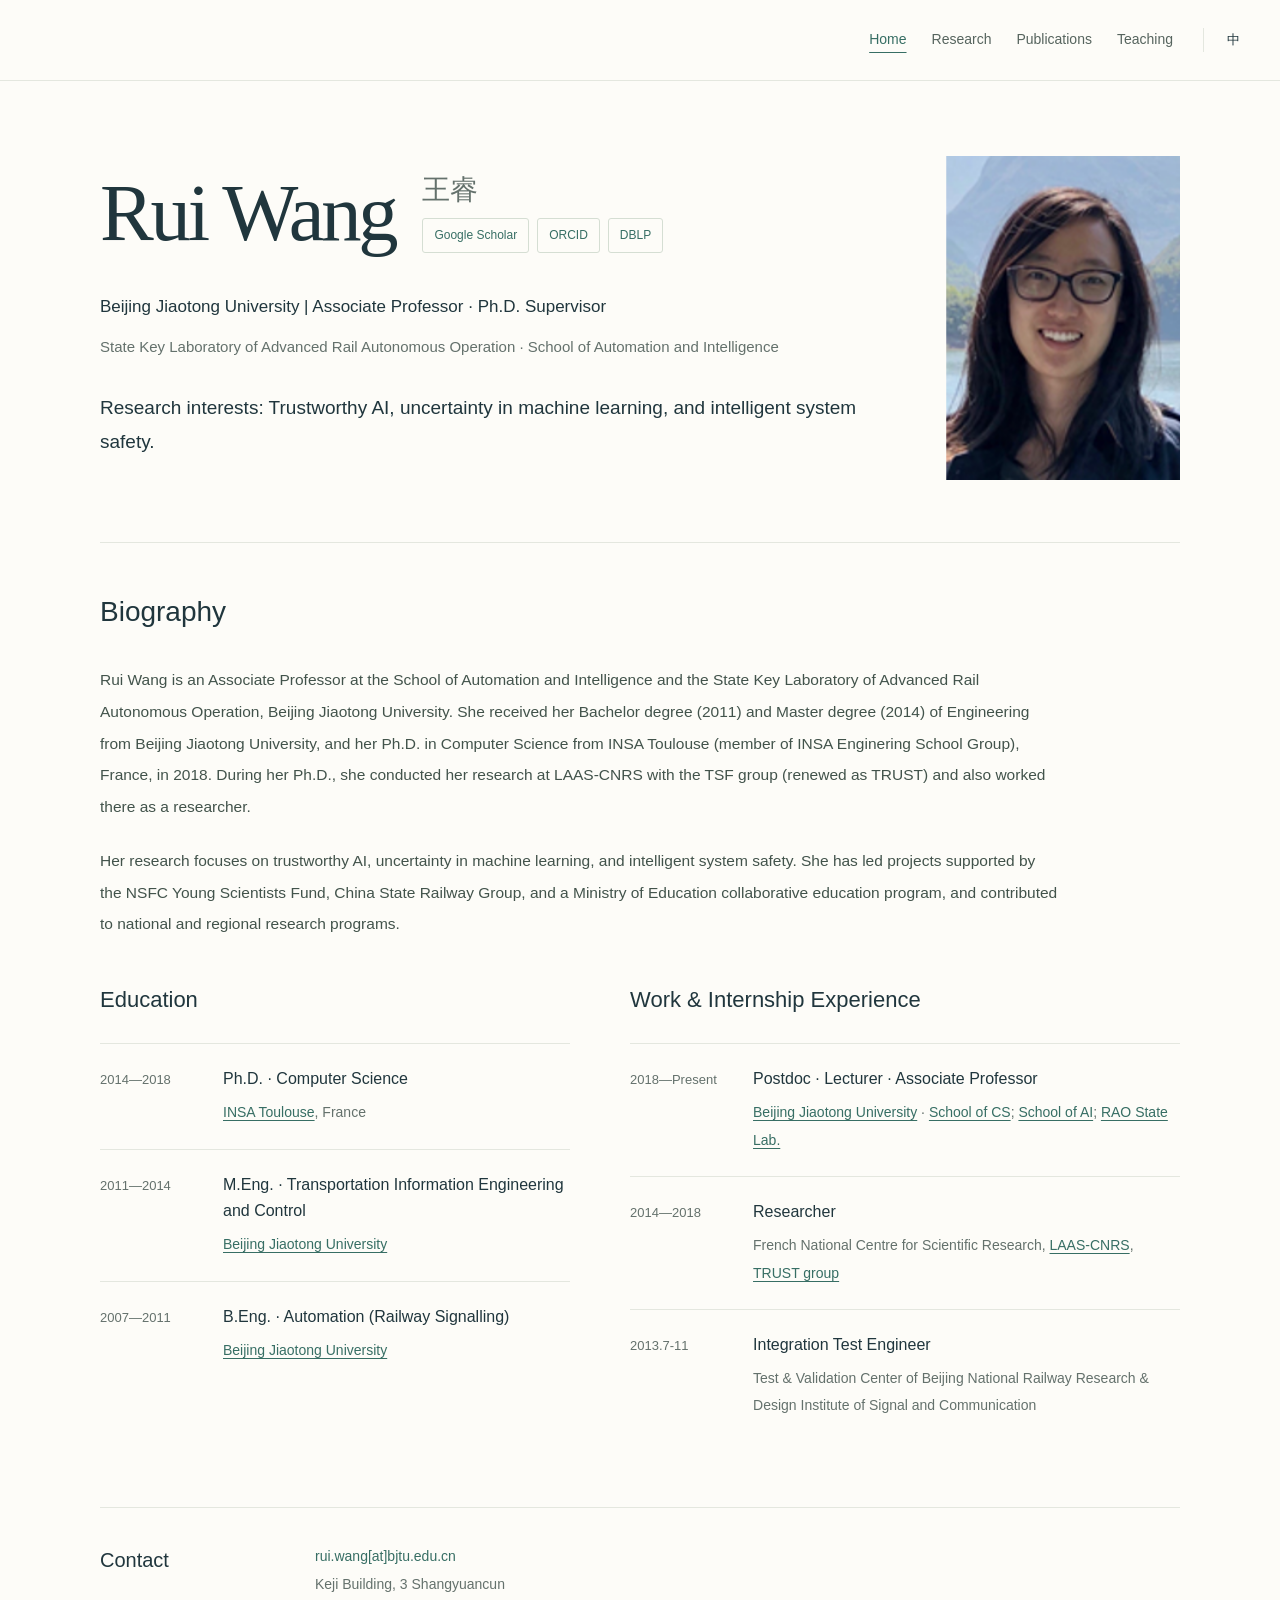
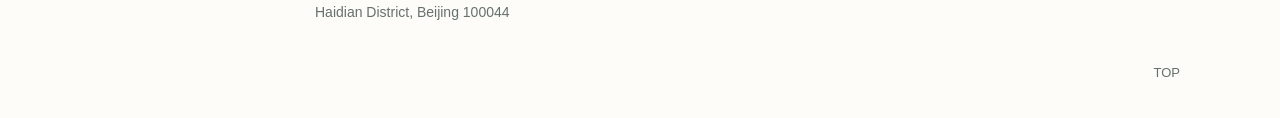
==== en/index.html @ f7c022c3 "Publish bilingual academic homepage" ====
<!doctype html>
<html lang="en"><head><meta charset="utf-8"><meta name="viewport" content="width=device-width, initial-scale=1"><title>Rui Wang | Beijing Jiaotong University</title><meta name="description" content="Rui Wang, Associate Professor at Beijing Jiaotong University. Research in trustworthy AI, uncertainty quantification, adversarial robustness, and intelligent system safety."><meta name="theme-color" content="#fdfcf8"><link rel="icon" type="image/svg+xml" href="../assets/favicon.svg"><link rel="stylesheet" href="../styles.css"><link rel="canonical" href="https://rwang0309.github.io/en/"><link rel="alternate" hreflang="zh-CN" href="https://rwang0309.github.io/"><link rel="alternate" hreflang="en" href="https://rwang0309.github.io/en/"><link rel="alternate" hreflang="x-default" href="https://rwang0309.github.io/"><meta property="og:title" content="Rui Wang | Beijing Jiaotong University"><meta property="og:description" content="Rui Wang, Associate Professor at Beijing Jiaotong University. Research in trustworthy AI, uncertainty quantification, adversarial robustness, and intelligent system safety."><meta property="og:type" content="profile"><meta property="og:url" content="https://rwang0309.github.io/en/"><meta property="og:image" content="https://rwang0309.github.io/assets/portrait.png"><meta property="og:locale" content="en_US"><script type="application/ld+json">{"@context":"https://schema.org","@type":"Person","name":"Rui Wang","alternateName":"王睿","jobTitle":"Associate Professor","url":"https://rwang0309.github.io","email":"mailto:rui.wang@bjtu.edu.cn","image":"https://rwang0309.github.io/assets/portrait.png","affiliation":{"@type":"CollegeOrUniversity","name":"Beijing Jiaotong University"},"sameAs":["https://scholar.google.com/citations?user=rSBGefoAAAAJ&hl=en","https://orcid.org/0000-0002-7121-9574","https://dblp.org/pid/06/2293-42.html"]}</script><script src="../app.js" defer></script></head>
<body data-page="home" id="top"><a class="skip-link" href="#main">Skip to content</a><header class="site-header"><div class="header-inner container"><button class="menu-toggle" type="button" aria-expanded="false" aria-controls="main-nav" aria-label="Open navigation"><span></span><span></span></button><nav class="main-nav" id="main-nav" aria-label="Main navigation"><a href="index.html" aria-current="page">Home</a><a href="research.html">Research</a><a href="publications.html">Publications</a><a href="teaching.html">Teaching</a></nav><a class="language-switch" href="../index.html" lang="zh-CN" hreflang="zh-CN" aria-label="切换到中文">中</a></div></header><main class="container page-main" id="main"><section class="hero"><div class="hero-copy"><div class="hero-identity"><h1 class="hero-name">Rui Wang</h1><div class="alternate-identity"><p class="alternate-name" lang="zh-CN">王睿</p><div class="academic-links" aria-label="Academic profiles"><a class="academic-link" href="https://scholar.google.com/citations?user=rSBGefoAAAAJ&amp;hl=en" target="_blank" rel="noopener noreferrer">Google Scholar</a><a class="academic-link" href="https://orcid.org/0000-0002-7121-9574" target="_blank" rel="noopener noreferrer">ORCID</a><a class="academic-link" href="https://dblp.org/pid/06/2293-42.html" target="_blank" rel="noopener noreferrer">DBLP</a></div></div></div><p class="hero-role">Beijing Jiaotong University | Associate Professor · Ph.D. Supervisor</p><p class="hero-affiliation">State Key Laboratory of Advanced Rail Autonomous Operation · School of Automation and Intelligence</p><p class="hero-focus">Research interests: Trustworthy AI, uncertainty in machine learning, and intelligent system safety.</p></div><div class="hero-portrait"><div class="portrait-wrap"><img src="../assets/portrait.png" width="196" height="270" alt="Portrait of Rui Wang" fetchpriority="high"></div></div></section><section class="home-biography" id="biography"><h2 class="home-section-title">Biography</h2><div class="bio-copy"><p>Rui Wang is an Associate Professor at the School of Automation and Intelligence and the State Key Laboratory of Advanced Rail Autonomous Operation, Beijing Jiaotong University. She received her Bachelor degree (2011) and Master degree (2014) of Engineering from Beijing Jiaotong University, and her Ph.D. in Computer Science from INSA Toulouse (member of INSA Enginering School Group), France, in 2018. During her Ph.D., she conducted her research at LAAS-CNRS with the TSF group (renewed as TRUST) and also worked there as a researcher.</p><p>Her research focuses on trustworthy AI, uncertainty in machine learning, and intelligent system safety. She has led projects supported by the NSFC Young Scientists Fund, China State Railway Group, and a Ministry of Education collaborative education program, and contributed to national and regional research programs.</p></div><div class="timeline-grid"><section class="timeline-column"><h2>Education</h2><div class="timeline-item"><span class="timeline-date">2014—2018</span><div class="timeline-detail"><h3>Ph.D. · Computer Science</h3><p><a href="https://www.insa-toulouse.fr/en/" target="_blank" rel="noopener noreferrer">INSA Toulouse</a>, France</p></div></div><div class="timeline-item"><span class="timeline-date">2011—2014</span><div class="timeline-detail"><h3>M.Eng. · Transportation Information Engineering and Control</h3><p><a href="https://en.bjtu.edu.cn/" target="_blank" rel="noopener noreferrer">Beijing Jiaotong University</a></p></div></div><div class="timeline-item"><span class="timeline-date">2007—2011</span><div class="timeline-detail"><h3>B.Eng. · Automation (Railway Signalling)</h3><p><a href="https://en.bjtu.edu.cn/" target="_blank" rel="noopener noreferrer">Beijing Jiaotong University</a></p></div></div></section><section class="timeline-column"><h2>Work & Internship Experience</h2><div class="timeline-item"><span class="timeline-date">2018—Present</span><div class="timeline-detail"><h3>Postdoc · Lecturer · Associate Professor</h3><p><a href="https://en.bjtu.edu.cn/" target="_blank" rel="noopener noreferrer">Beijing Jiaotong University</a> · <a href="https://cs.bjtu.edu.cn/" target="_blank" rel="noopener noreferrer">School of CS</a>; <a href="https://ai.bjtu.edu.cn/" target="_blank" rel="noopener noreferrer">School of AI</a>; <a href="https://raolab.bjtu.edu.cn/" target="_blank" rel="noopener noreferrer">RAO State Lab.</a></p></div></div><div class="timeline-item"><span class="timeline-date">2014—2018</span><div class="timeline-detail"><h3>Researcher</h3><p> French National Centre for Scientific Research, <a href="https://www.laas.fr/en/" target="_blank" rel="noopener noreferrer">LAAS-CNRS</a>, <a href="https://www.laas.fr/en/teams/trust/" target="_blank" rel="noopener noreferrer">TRUST group</a></p></div></div><div class="timeline-item"><span class="timeline-date">2013.7-11</span><div class="timeline-detail"><h3>Integration Test Engineer</h3><p> Test &amp; Validation Center of Beijing National Railway Research &amp; Design Institute of Signal and Communication</p></div></div></section></div></section></main><footer class="site-footer"><div class="container contact-footer" id="contact"><h2>Contact</h2><address><a href="mailto:rui.wang@bjtu.edu.cn">rui.wang[at]bjtu.edu.cn</a><br>Keji Building, 3 Shangyuancun<br>Haidian District, Beijing 100044</address></div><div class="container footer-inner"><a class="back-to-top" href="#top">TOP</a></div></footer></body></html>
---- styles.css ----
:root {
  color-scheme: light;
  --paper: #fdfcf8;
  --ink: #20363d;
  --muted: #64716c;
  --teal: #376e64;
  --line: #e4e7df;
  --font: -apple-system, BlinkMacSystemFont, "PingFang SC", "Microsoft YaHei", "Helvetica Neue", sans-serif;
}
*, *::before, *::after { box-sizing: border-box; }
html { scroll-padding-top: 95px; }
body { margin: 0; min-height: 100vh; display: flex; flex-direction: column; background: var(--paper); color: var(--ink); font-family: var(--font); font-size: 16px; line-height: 1.8; -webkit-font-smoothing: antialiased; }
[hidden] { display: none !important; }
::selection { background: #e5ede3; }
a { color: var(--teal); text-decoration-thickness: 1px; text-underline-offset: .22em; }
a:hover { color: #214f45; }
a:focus-visible, button:focus-visible { outline: 2px solid var(--teal); outline-offset: 5px; }
button { font: inherit; cursor: pointer; }
img { display: block; max-width: 100%; height: auto; }
h1, h2, h3, p { margin-top: 0; }
h1, h2, h3 { font-weight: 500; }
.container { width: min(1080px, calc(100% - 96px)); margin-inline: auto; }
.skip-link { position: fixed; z-index: 100; left: 16px; top: 10px; padding: 8px 16px; color: white; background: var(--ink); transform: translateY(-180%); }
.skip-link:focus { transform: translateY(0); }
.site-header { position: sticky; z-index: 20; top: 0; background: var(--paper); border-bottom: 1px solid var(--line); }
.header-inner { width: min(1200px, calc(100% - 72px)); min-height: 80px; display: flex; align-items: center; gap: 30px; }
.brand { flex-shrink: 0; color: var(--ink); font-size: 18px; font-weight: 500; text-decoration: none; }
.main-nav { display: flex; gap: 25px; align-items: center; margin-left: auto; }
.main-nav a { color: #56645e; text-decoration: none; font-size: 14px; white-space: nowrap; }
.main-nav a[aria-current="page"] { color: var(--teal); text-decoration: underline; text-underline-offset: 8px; }
.language-switch { padding-left: 23px; border-left: 1px solid var(--line); color: var(--ink); text-decoration: none; font-size: 13px; }
.menu-toggle { display: none; min-height: 42px; width: 42px; border: 1px solid var(--line); color: var(--ink); background: transparent; }
.menu-toggle span { display: block; width: 18px; height: 1.5px; margin: 5px auto; background: currentColor; }
.page-main { flex: 1; padding-block: 55px 70px; }
.page-title { margin-bottom: 37px; font-size: 32px; line-height: 1.4; }
html[lang="en"] .page-title { font-family: Georgia, "Times New Roman", serif; font-size: 37px; }
body[data-page="home"] .page-main { display: flex; flex-direction: column; justify-content: center; padding-block: 55px 35px; }
.hero { display: grid; grid-template-columns: minmax(0, 1fr) 235px; align-items: center; gap: 85px; padding-block: 40px 65px; }
.hero-name { margin-bottom: 30px; font-size: clamp(60px, 6.3vw, 82px); font-weight: 500; line-height: 1.2; }
html[lang="en"] .hero-name { font-family: Georgia, "Times New Roman", serif; font-weight: 400; letter-spacing: -.04em; }
.hero-name span { display: inline-block; margin-left: 21px; color: var(--muted); font: 400 .38em Georgia, serif; letter-spacing: 0; }
html[lang="en"] .hero-name span { font-family: var(--font); }
.hero-role { margin-bottom: 11px; font-size: 17px; font-weight: 500; }
.hero-affiliation { margin-bottom: 29px; color: var(--muted); font-size: 15px; line-height: 1.9; }
.hero-focus { margin-bottom: 12px; font-size: 21px; line-height: 1.8; }
.hero-focus-en { margin-bottom: 0; color: var(--muted); font: italic 17px/1.8 Georgia, serif; }
.hero-actions { display: flex; align-items: center; gap: 20px; margin-top: 28px; }
.button { display: inline-flex; align-items: center; justify-content: center; min-width: 85px; min-height: 43px; padding: 8px 21px; text-decoration: none; font-size: 14px; }
.button-primary { background: var(--teal); color: white; border: 1px solid var(--teal); }
.button-primary:hover { color: white; background: #28584e; }
.button-text { border: 1px solid #cfdbd1; }
.hero-portrait { width: 235px; justify-self: end; }
.portrait-wrap img { width: 100%; aspect-ratio: 196 / 270; object-fit: cover; }
.home-contact { display: flex; flex-wrap: wrap; gap: 18px 32px; padding-top: 23px; border-top: 1px solid var(--line); }
.home-contact a { font-size: 14px; text-decoration: none; }
.home-contact a:hover { text-decoration: underline; }
.bio-copy { max-width: 960px; }
.bio-copy p { margin-bottom: 22px; color: #42534b; font-size: 15.5px; line-height: 2.05; }
.timeline-grid { display: grid; grid-template-columns: 1fr 1.17fr; gap: 60px; margin-top: 50px; }
.timeline-column h2 { margin-bottom: 23px; font-size: 22px; }
.timeline-item { display: grid; grid-template-columns: 105px minmax(0,1fr); gap: 18px; padding-block: 22px; border-top: 1px solid var(--line); }
.timeline-date { padding-top: 2px; color: var(--muted); font-size: 13px; font-variant-numeric: tabular-nums; }
.timeline-detail h3 { margin-bottom: 7px; font-size: 16px; line-height: 1.65; }
.timeline-detail p { margin-bottom: 0; color: var(--muted); font-size: 14px; line-height: 1.95; }
.research-list { max-width: 860px; }
.research-area { padding-block: 29px 32px; border-top: 1px solid var(--line); }
.research-area h2 { margin-bottom: 15px; font-size: 23px; line-height: 1.55; }
.area-description { margin-bottom: 17px; color: #53645a; font-size: 16px; line-height: 1.95; }
.area-papers { font-size: 14px; }
.publications-tools { margin-bottom: 23px; }
.publications-tools > a { font-size: 14px; }
.filter-bar { display: flex; flex-wrap: wrap; gap: 9px; margin-top: 23px; }
.filter-button { min-height: 40px; padding: 7px 14px; border: 1px solid var(--line); background: transparent; color: var(--muted); font-size: 13px; line-height: 1.6; }
.filter-button:hover { border-color: var(--teal); }
.filter-button.active { color: white; background: var(--teal); border-color: var(--teal); }
.publication { display: grid; grid-template-columns: 115px minmax(0,1fr); gap: 25px; padding-block: 25px; border-top: 1px solid var(--line); }
.pub-meta { color: var(--teal); font-size: 13px; line-height: 1.65; overflow-wrap: anywhere; }
.pub-year { display: block; margin-top: 5px; color: var(--muted); }
.pub-content { min-width: 0; }
.pub-title { margin-bottom: 8px; font-size: 17px; line-height: 1.65; }
.pub-authors, .pub-journal { margin-bottom: 8px; color: var(--muted); font-size: 13px; line-height: 1.85; }
.pub-authors strong { color: var(--ink); font-weight: 600; }
.pub-links { display: flex; flex-wrap: wrap; gap: 22px; }
.pub-links a { font-size: 13px; }
.project { display: grid; grid-template-columns: 120px minmax(0,1fr) auto; gap: 22px; align-items: baseline; padding-block: 27px; border-top: 1px solid var(--line); }
.project-years, .project-role { color: var(--muted); font-size: 14px; white-space: nowrap; }
.project-role.pi { color: var(--teal); }
.project-content h2 { margin-bottom: 8px; font-size: 17px; line-height: 1.75; }
.project-content p { margin-bottom: 0; color: var(--muted); font-size: 14px; }
.teaching-table, .alumni-table { width: 100%; border-collapse: collapse; text-align: left; }
.teaching-table th, .teaching-table td, .alumni-table th, .alumni-table td { padding: 23px 17px; border-bottom: 1px solid var(--line); vertical-align: top; font-size: 15px; }
.teaching-table th, .alumni-table th { border-top: 1px solid var(--line); color: var(--muted); font-size: 14px; font-weight: 400; }
.teaching-table th:first-child, .teaching-table td:first-child, .alumni-table th:first-child, .alumni-table td:first-child { padding-left: 0; }
.teaching-table th:first-child { width: 49%; }
.teaching-table th:nth-child(2) { width: 18%; }
.teaching-table td:nth-child(2), .teaching-table td:nth-child(3) { color: var(--muted); }
.course-title { font-size: 18px; line-height: 1.65; }
.alumni-groups { display: grid; grid-template-columns: 1fr 1fr; gap: 48px; }
.alumni-group { min-width: 0; }
.alumni-group h2 { margin-bottom: 26px; font-size: 22px; }
.alumni-table th, .alumni-table td { font-size: 14px; padding-inline: 11px; }
.alumni-template td { height: 90px; color: #9aa79a; }
.site-footer { margin-top: auto; }
.footer-inner { display: flex; justify-content: flex-end; padding-block: 20px 29px; }
.back-to-top { min-width: 42px; padding-block: 5px; text-align: right; color: var(--muted); text-decoration: none; font-size: 13px; }
@media (max-width: 1100px) {
 .container { width: calc(100% - 72px); }
 .header-inner { width: calc(100% - 56px); gap: 22px; }
 .main-nav { gap: 18px; }
 .main-nav a { font-size: 13px; }
 .hero { grid-template-columns: minmax(0,1fr) 215px; gap: 50px; }
 .hero-portrait { width: 215px; }
 .timeline-grid { gap: 36px; }
}
@media (max-width: 1000px) {
 .header-inner { position: relative; min-height: 74px; }
 .brand { margin-right: auto; }
 .menu-toggle { display: block; order: 3; }
 .language-switch { order: 2; border: 0; padding-left: 0; }
 .main-nav { display: none; position: absolute; inset: 74px -28px auto; flex-direction: column; align-items: stretch; gap: 0; padding: 10px 28px 18px; background: var(--paper); border-bottom: 1px solid var(--line); }
 .main-nav.is-open { display: flex; }
 .main-nav a { padding-block: 9px; font-size: 15px; }
 .main-nav a[aria-current="page"] { text-decoration: none; font-weight: 600; }
}
@media (max-width: 760px) {
 .container { width: calc(100% - 40px); }
 .header-inner { width: calc(100% - 36px); min-height: 70px; gap: 20px; }
 .brand { font-size: 17px; }
 .main-nav { inset: 70px -18px auto; padding-inline: 20px; }
 .page-main { padding-block: 35px 45px; }
 .page-title, html[lang="en"] .page-title { margin-bottom: 28px; font-size: 29px; }
 body[data-page="home"] .page-main { padding-block: 30px 25px; }
 .hero { grid-template-columns: minmax(0,1fr); gap: 34px; padding-block: 17px 35px; }
 .hero-name { margin-bottom: 25px; font-size: 55px; }
 .hero-name span { margin-left: 14px; font-size: .39em; }
 .hero-role { font-size: 15px; }
 .hero-affiliation { margin-bottom: 25px; font-size: 14px; }
 .hero-focus { font-size: 19px; }
 .hero-focus-en { font-size: 16px; }
 .hero-actions { margin-top: 24px; }
 .hero-portrait { width: 155px; justify-self: start; }
 .home-contact { gap: 12px 24px; }
 .home-contact a { font-size: 14px; }
 .bio-copy p { font-size: 15px; line-height: 2; }
 .timeline-grid { grid-template-columns: minmax(0,1fr); gap: 30px; margin-top: 35px; }
 .timeline-column h2 { font-size: 21px; }
 .timeline-item { grid-template-columns: 93px minmax(0,1fr); gap: 15px; padding-block: 20px; }
 .timeline-date { font-size: 12px; }
 .timeline-detail h3 { font-size: 15px; }
 .timeline-detail p { font-size: 14px; }
 .research-area { padding-block: 24px 28px; }
 .research-area h2 { font-size: 21px; }
 .area-description { font-size: 15px; }
 .filter-bar { gap: 7px; }
 .filter-button { padding-inline: 12px; font-size: 13px; }
 .publication { grid-template-columns: minmax(0,1fr); gap: 10px; }
 .pub-venue { font-weight: 500; }
 .pub-year { display: inline; margin-left: 15px; }
 .pub-title { font-size: 16px; }
 .pub-authors, .pub-journal, .pub-links a { font-size: 13px; }
 .project { grid-template-columns: minmax(0,1fr) auto; gap: 8px 15px; padding-block: 22px; }
 .project-years { grid-column: 1; font-size: 13px; }
 .project-role { grid-column: 2; grid-row: 1; font-size: 13px; }
 .project-content { grid-column: 1/-1; grid-row: 2; }
 .project-content h2 { font-size: 16px; }
 .alumni-groups { grid-template-columns: minmax(0,1fr); gap: 38px; }
 .alumni-group h2 { font-size: 21px; }
 .alumni-table th, .alumni-table td { padding-inline: 7px; font-size: 14px; }
 .footer-inner { padding-block: 16px 23px; }
}
@media (max-width: 600px) {
 .teaching-table, .teaching-table tbody { display: block; }
 .teaching-table thead { position: absolute; width: 1px; height: 1px; padding: 0; overflow: hidden; clip: rect(0,0,0,0); white-space: nowrap; }
 .teaching-table tr { display: grid; grid-template-columns: auto minmax(0,1fr); gap: 8px 20px; padding-block: 22px; border-top: 1px solid var(--line); }
 .teaching-table td { display: block; border: 0; padding: 0; font-size: 14px; }
 .teaching-table td:first-child { grid-column: 1/-1; }
 .course-title { font-size: 18px; }
}
/* Identity links, biography on the home page, and shared contact details. */
.header-inner { justify-content: flex-end; }
body[data-page="home"] .page-main { display: block; padding-block: 55px 65px; }
.hero { padding-block: 20px 62px; }
.hero-identity { display: flex; flex-wrap: wrap; align-items: center; column-gap: 27px; row-gap: 15px; margin-bottom: 30px; }
.hero-identity .hero-name { margin: 0; flex-shrink: 0; }
.alternate-identity { min-width: 0; }
.alternate-name { margin: 0 0 11px; color: var(--muted); font: 400 31px/1.2 Georgia, serif; }
html[lang="en"] .alternate-name { font-family: var(--font); font-size: 28px; }
.academic-links { display: flex; flex-wrap: wrap; gap: 8px; }
.academic-link { display: inline-flex; align-items: center; justify-content: center; min-height: 35px; padding: 4px 11px; border: 1px solid #d5ded3; border-radius: 3px; color: var(--teal); font-size: 12px; text-decoration: none; white-space: nowrap; }
.academic-link:hover { background: #f1f4eb; }
.hero-focus { font-size: 19px; }
.home-biography { padding-top: 44px; border-top: 1px solid var(--line); }
.home-section-title { margin-bottom: 27px; font-size: 28px; }
.home-biography .timeline-grid { margin-top: 40px; }
.contact-footer { display: grid; grid-template-columns: 190px minmax(0,1fr); gap: 25px; padding-block: 34px 10px; border-top: 1px solid var(--line); }
.contact-footer h2 { margin: 0; font-size: 20px; }
.contact-footer address { color: var(--muted); font-size: 14px; font-style: normal; line-height: 2; }
.contact-footer address a { text-decoration: none; }
.contact-footer address a:hover { text-decoration: underline; }
.research-list { max-width: none; }
.research-area { display: grid; grid-template-columns: minmax(0,1fr) 280px; align-items: center; gap: 45px; }
.research-illustration { width: 280px; height: auto; background: #f3f5ed; }
.teaching-list { margin: 0; padding-left: 28px; }
.teaching-list li { padding: 18px 0 21px 8px; border-top: 1px solid var(--line); }
.teaching-list li::marker { color: var(--teal); font-size: 18px; }
.teaching-list .course-title { margin-bottom: 8px; font-size: 20px; font-weight: 500; }
.course-level { display: inline-block; margin-left: 20px; color: var(--muted); font-size: 15px; font-weight: 400; }
.course-terms { margin-bottom: 0; color: var(--muted); font-size: 15px; }
@media (max-width: 1000px) {
 .research-area { grid-template-columns: minmax(0,1fr) 235px; gap: 28px; }
 .research-illustration { width: 235px; }
}
@media (max-width: 760px) {
 body[data-page="home"] .page-main { padding-block: 28px 45px; }
 .hero { padding-block: 15px 36px; }
 .hero-identity { gap: 14px; margin-bottom: 25px; }
 .alternate-name { font-size: 27px; margin-bottom: 12px; }
 html[lang="en"] .alternate-name { font-size: 25px; }
 .academic-link { min-height: 36px; padding-inline: 10px; font-size: 12px; }
 .hero-focus { font-size: 17px; }
 .home-biography { padding-top: 32px; }
 .home-section-title { font-size: 25px; }
 .contact-footer { grid-template-columns: minmax(0,1fr); gap: 16px; padding-top: 25px; }
 .contact-footer h2 { font-size: 19px; }
 .research-area { grid-template-columns: minmax(0,1fr); gap: 22px; }
 .research-illustration { width: min(100%,300px); }
 .teaching-list { padding-left: 24px; }
 .teaching-list li { padding-left: 5px; }
 .teaching-list .course-title { font-size: 18px; }
 .course-level { margin-left: 13px; font-size: 14px; }
 .course-terms { font-size: 14px; }
}
@media (prefers-reduced-motion: reduce) {
 html { scroll-behavior: auto; }
}
@media print {
 .site-header, .site-footer, .hero-actions, .filter-bar, .skip-link { display: none !important; }
 body { background: white; font-size: 10pt; }
 .container { width: 100%; }
 .page-main { padding: 0; }
 .publication, .project, .timeline-item, tr { break-inside: avoid; }
}
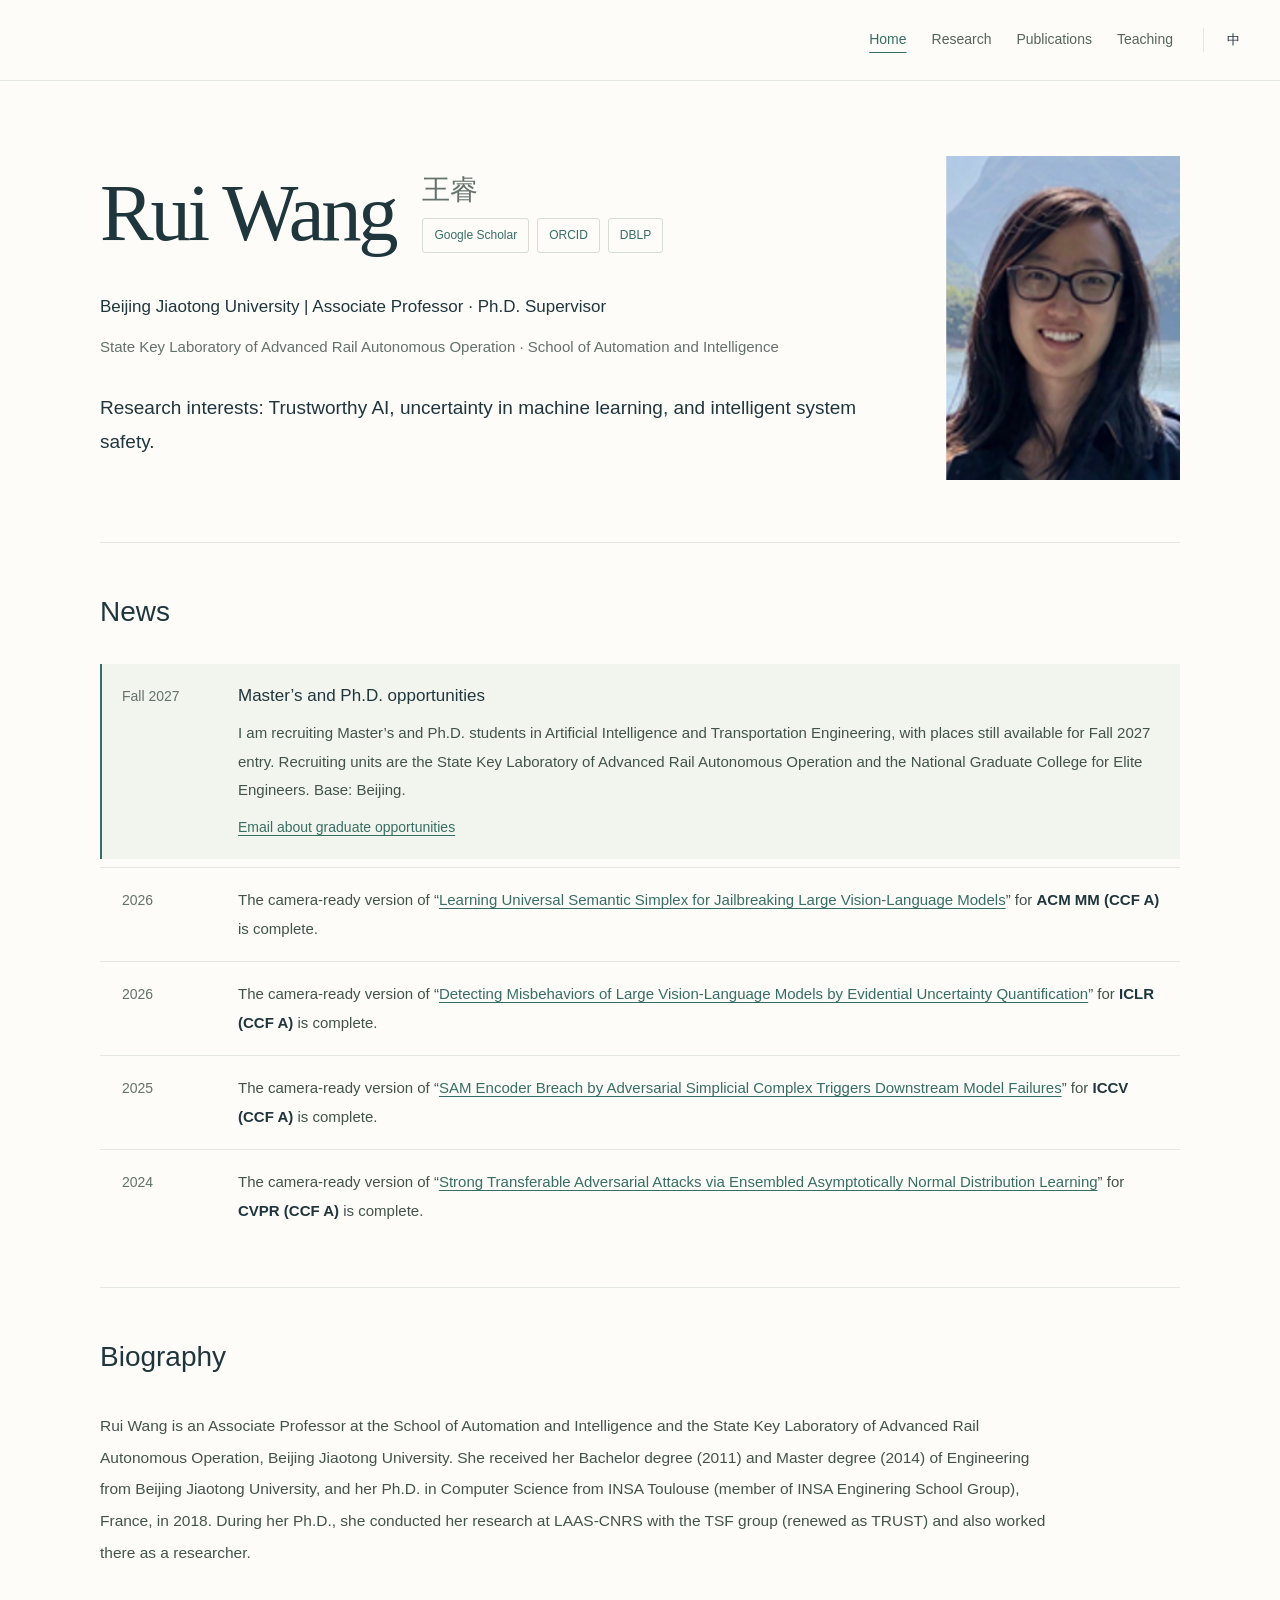
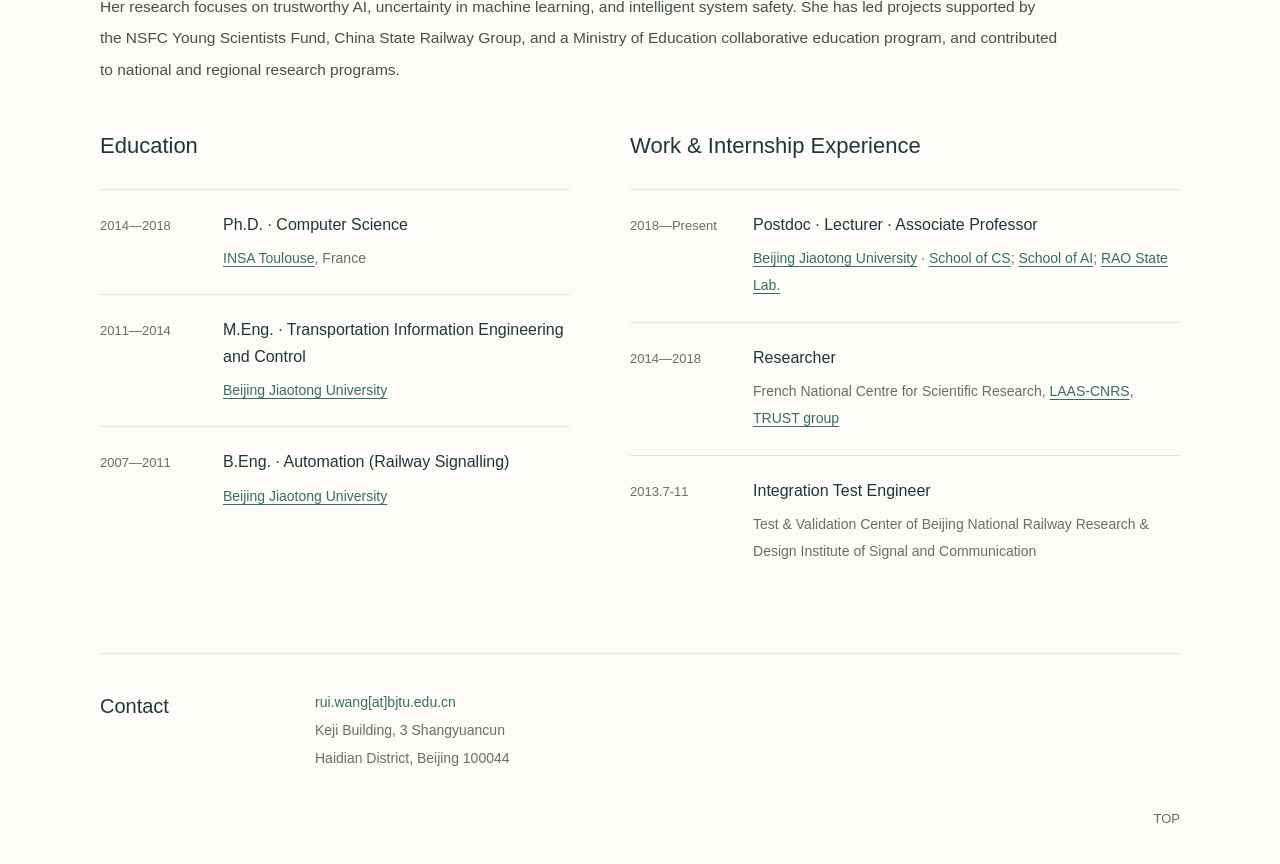
==== commit d02f4fcb: "Add bilingual news and Fall 2027 graduate recruitment" ====
--- a/en/index.html
+++ b/en/index.html
@@ -1,3 +1,3 @@
 <!doctype html>
 <html lang="en"><head><meta charset="utf-8"><meta name="viewport" content="width=device-width, initial-scale=1"><title>Rui Wang | Beijing Jiaotong University</title><meta name="description" content="Rui Wang, Associate Professor at Beijing Jiaotong University. Research in trustworthy AI, uncertainty quantification, adversarial robustness, and intelligent system safety."><meta name="theme-color" content="#fdfcf8"><link rel="icon" type="image/svg+xml" href="../assets/favicon.svg"><link rel="stylesheet" href="../styles.css"><link rel="canonical" href="https://rwang0309.github.io/en/"><link rel="alternate" hreflang="zh-CN" href="https://rwang0309.github.io/"><link rel="alternate" hreflang="en" href="https://rwang0309.github.io/en/"><link rel="alternate" hreflang="x-default" href="https://rwang0309.github.io/"><meta property="og:title" content="Rui Wang | Beijing Jiaotong University"><meta property="og:description" content="Rui Wang, Associate Professor at Beijing Jiaotong University. Research in trustworthy AI, uncertainty quantification, adversarial robustness, and intelligent system safety."><meta property="og:type" content="profile"><meta property="og:url" content="https://rwang0309.github.io/en/"><meta property="og:image" content="https://rwang0309.github.io/assets/portrait.png"><meta property="og:locale" content="en_US"><script type="application/ld+json">{"@context":"https://schema.org","@type":"Person","name":"Rui Wang","alternateName":"王睿","jobTitle":"Associate Professor","url":"https://rwang0309.github.io","email":"mailto:rui.wang@bjtu.edu.cn","image":"https://rwang0309.github.io/assets/portrait.png","affiliation":{"@type":"CollegeOrUniversity","name":"Beijing Jiaotong University"},"sameAs":["https://scholar.google.com/citations?user=rSBGefoAAAAJ&hl=en","https://orcid.org/0000-0002-7121-9574","https://dblp.org/pid/06/2293-42.html"]}</script><script src="../app.js" defer></script></head>
-<body data-page="home" id="top"><a class="skip-link" href="#main">Skip to content</a><header class="site-header"><div class="header-inner container"><button class="menu-toggle" type="button" aria-expanded="false" aria-controls="main-nav" aria-label="Open navigation"><span></span><span></span></button><nav class="main-nav" id="main-nav" aria-label="Main navigation"><a href="index.html" aria-current="page">Home</a><a href="research.html">Research</a><a href="publications.html">Publications</a><a href="teaching.html">Teaching</a></nav><a class="language-switch" href="../index.html" lang="zh-CN" hreflang="zh-CN" aria-label="切换到中文">中</a></div></header><main class="container page-main" id="main"><section class="hero"><div class="hero-copy"><div class="hero-identity"><h1 class="hero-name">Rui Wang</h1><div class="alternate-identity"><p class="alternate-name" lang="zh-CN">王睿</p><div class="academic-links" aria-label="Academic profiles"><a class="academic-link" href="https://scholar.google.com/citations?user=rSBGefoAAAAJ&amp;hl=en" target="_blank" rel="noopener noreferrer">Google Scholar</a><a class="academic-link" href="https://orcid.org/0000-0002-7121-9574" target="_blank" rel="noopener noreferrer">ORCID</a><a class="academic-link" href="https://dblp.org/pid/06/2293-42.html" target="_blank" rel="noopener noreferrer">DBLP</a></div></div></div><p class="hero-role">Beijing Jiaotong University | Associate Professor · Ph.D. Supervisor</p><p class="hero-affiliation">State Key Laboratory of Advanced Rail Autonomous Operation · School of Automation and Intelligence</p><p class="hero-focus">Research interests: Trustworthy AI, uncertainty in machine learning, and intelligent system safety.</p></div><div class="hero-portrait"><div class="portrait-wrap"><img src="../assets/portrait.png" width="196" height="270" alt="Portrait of Rui Wang" fetchpriority="high"></div></div></section><section class="home-biography" id="biography"><h2 class="home-section-title">Biography</h2><div class="bio-copy"><p>Rui Wang is an Associate Professor at the School of Automation and Intelligence and the State Key Laboratory of Advanced Rail Autonomous Operation, Beijing Jiaotong University. She received her Bachelor degree (2011) and Master degree (2014) of Engineering from Beijing Jiaotong University, and her Ph.D. in Computer Science from INSA Toulouse (member of INSA Enginering School Group), France, in 2018. During her Ph.D., she conducted her research at LAAS-CNRS with the TSF group (renewed as TRUST) and also worked there as a researcher.</p><p>Her research focuses on trustworthy AI, uncertainty in machine learning, and intelligent system safety. She has led projects supported by the NSFC Young Scientists Fund, China State Railway Group, and a Ministry of Education collaborative education program, and contributed to national and regional research programs.</p></div><div class="timeline-grid"><section class="timeline-column"><h2>Education</h2><div class="timeline-item"><span class="timeline-date">2014—2018</span><div class="timeline-detail"><h3>Ph.D. · Computer Science</h3><p><a href="https://www.insa-toulouse.fr/en/" target="_blank" rel="noopener noreferrer">INSA Toulouse</a>, France</p></div></div><div class="timeline-item"><span class="timeline-date">2011—2014</span><div class="timeline-detail"><h3>M.Eng. · Transportation Information Engineering and Control</h3><p><a href="https://en.bjtu.edu.cn/" target="_blank" rel="noopener noreferrer">Beijing Jiaotong University</a></p></div></div><div class="timeline-item"><span class="timeline-date">2007—2011</span><div class="timeline-detail"><h3>B.Eng. · Automation (Railway Signalling)</h3><p><a href="https://en.bjtu.edu.cn/" target="_blank" rel="noopener noreferrer">Beijing Jiaotong University</a></p></div></div></section><section class="timeline-column"><h2>Work & Internship Experience</h2><div class="timeline-item"><span class="timeline-date">2018—Present</span><div class="timeline-detail"><h3>Postdoc · Lecturer · Associate Professor</h3><p><a href="https://en.bjtu.edu.cn/" target="_blank" rel="noopener noreferrer">Beijing Jiaotong University</a> · <a href="https://cs.bjtu.edu.cn/" target="_blank" rel="noopener noreferrer">School of CS</a>; <a href="https://ai.bjtu.edu.cn/" target="_blank" rel="noopener noreferrer">School of AI</a>; <a href="https://raolab.bjtu.edu.cn/" target="_blank" rel="noopener noreferrer">RAO State Lab.</a></p></div></div><div class="timeline-item"><span class="timeline-date">2014—2018</span><div class="timeline-detail"><h3>Researcher</h3><p> French National Centre for Scientific Research, <a href="https://www.laas.fr/en/" target="_blank" rel="noopener noreferrer">LAAS-CNRS</a>, <a href="https://www.laas.fr/en/teams/trust/" target="_blank" rel="noopener noreferrer">TRUST group</a></p></div></div><div class="timeline-item"><span class="timeline-date">2013.7-11</span><div class="timeline-detail"><h3>Integration Test Engineer</h3><p> Test &amp; Validation Center of Beijing National Railway Research &amp; Design Institute of Signal and Communication</p></div></div></section></div></section></main><footer class="site-footer"><div class="container contact-footer" id="contact"><h2>Contact</h2><address><a href="mailto:rui.wang@bjtu.edu.cn">rui.wang[at]bjtu.edu.cn</a><br>Keji Building, 3 Shangyuancun<br>Haidian District, Beijing 100044</address></div><div class="container footer-inner"><a class="back-to-top" href="#top">TOP</a></div></footer></body></html>+<body data-page="home" id="top"><a class="skip-link" href="#main">Skip to content</a><header class="site-header"><div class="header-inner container"><button class="menu-toggle" type="button" aria-expanded="false" aria-controls="main-nav" aria-label="Open navigation"><span></span><span></span></button><nav class="main-nav" id="main-nav" aria-label="Main navigation"><a href="index.html" aria-current="page">Home</a><a href="research.html">Research</a><a href="publications.html">Publications</a><a href="teaching.html">Teaching</a></nav><a class="language-switch" href="../index.html" lang="zh-CN" hreflang="zh-CN" aria-label="切换到中文">中</a></div></header><main class="container page-main" id="main"><section class="hero"><div class="hero-copy"><div class="hero-identity"><h1 class="hero-name">Rui Wang</h1><div class="alternate-identity"><p class="alternate-name" lang="zh-CN">王睿</p><div class="academic-links" aria-label="Academic profiles"><a class="academic-link" href="https://scholar.google.com/citations?user=rSBGefoAAAAJ&amp;hl=en" target="_blank" rel="noopener noreferrer">Google Scholar</a><a class="academic-link" href="https://orcid.org/0000-0002-7121-9574" target="_blank" rel="noopener noreferrer">ORCID</a><a class="academic-link" href="https://dblp.org/pid/06/2293-42.html" target="_blank" rel="noopener noreferrer">DBLP</a></div></div></div><p class="hero-role">Beijing Jiaotong University | Associate Professor · Ph.D. Supervisor</p><p class="hero-affiliation">State Key Laboratory of Advanced Rail Autonomous Operation · School of Automation and Intelligence</p><p class="hero-focus">Research interests: Trustworthy AI, uncertainty in machine learning, and intelligent system safety.</p></div><div class="hero-portrait"><div class="portrait-wrap"><img src="../assets/portrait.png" width="196" height="270" alt="Portrait of Rui Wang" fetchpriority="high"></div></div></section><section class="home-news" id="news" aria-labelledby="news-heading"><h2 class="home-section-title" id="news-heading">News</h2><ol class="news-list"><li class="news-item news-pinned"><span class="news-date">Fall 2027</span><div class="news-body"><h3 class="news-title">Master’s and Ph.D. opportunities</h3><p class="news-copy">I am recruiting Master’s and Ph.D. students in Artificial Intelligence and Transportation Engineering, with places still available for Fall 2027 entry. Recruiting units are the State Key Laboratory of Advanced Rail Autonomous Operation and the National Graduate College for Elite Engineers. Base: Beijing.</p><a class="news-contact" href="mailto:rui.wang@bjtu.edu.cn">Email about graduate opportunities</a></div></li><li class="news-item"><span class="news-date">2026</span><div class="news-body"><p class="news-copy">The camera-ready version of “<a class="news-paper" href="https://scholar.google.com/scholar?q=Learning%20Universal%20Semantic%20Simplex%20for%20Jailbreaking%20Large%20Vision-Language%20Models" target="_blank" rel="noopener noreferrer">Learning Universal Semantic Simplex for Jailbreaking Large Vision-Language Models</a>” for <strong>ACM MM (CCF A)</strong> is complete.</p></div></li><li class="news-item"><span class="news-date">2026</span><div class="news-body"><p class="news-copy">The camera-ready version of “<a class="news-paper" href="https://arxiv.org/abs/2602.05535" target="_blank" rel="noopener noreferrer">Detecting Misbehaviors of Large Vision-Language Models by Evidential Uncertainty Quantification</a>” for <strong>ICLR (CCF A)</strong> is complete.</p></div></li><li class="news-item"><span class="news-date">2025</span><div class="news-body"><p class="news-copy">The camera-ready version of “<a class="news-paper" href="https://arxiv.org/abs/2508.06127" target="_blank" rel="noopener noreferrer">SAM Encoder Breach by Adversarial Simplicial Complex Triggers Downstream Model Failures</a>” for <strong>ICCV (CCF A)</strong> is complete.</p></div></li><li class="news-item"><span class="news-date">2024</span><div class="news-body"><p class="news-copy">The camera-ready version of “<a class="news-paper" href="https://arxiv.org/abs/2209.11964" target="_blank" rel="noopener noreferrer">Strong Transferable Adversarial Attacks via Ensembled Asymptotically Normal Distribution Learning</a>” for <strong>CVPR (CCF A)</strong> is complete.</p></div></li></ol></section><section class="home-biography" id="biography"><h2 class="home-section-title">Biography</h2><div class="bio-copy"><p>Rui Wang is an Associate Professor at the School of Automation and Intelligence and the State Key Laboratory of Advanced Rail Autonomous Operation, Beijing Jiaotong University. She received her Bachelor degree (2011) and Master degree (2014) of Engineering from Beijing Jiaotong University, and her Ph.D. in Computer Science from INSA Toulouse (member of INSA Enginering School Group), France, in 2018. During her Ph.D., she conducted her research at LAAS-CNRS with the TSF group (renewed as TRUST) and also worked there as a researcher.</p><p>Her research focuses on trustworthy AI, uncertainty in machine learning, and intelligent system safety. She has led projects supported by the NSFC Young Scientists Fund, China State Railway Group, and a Ministry of Education collaborative education program, and contributed to national and regional research programs.</p></div><div class="timeline-grid"><section class="timeline-column"><h2>Education</h2><div class="timeline-item"><span class="timeline-date">2014—2018</span><div class="timeline-detail"><h3>Ph.D. · Computer Science</h3><p><a href="https://www.insa-toulouse.fr/en/" target="_blank" rel="noopener noreferrer">INSA Toulouse</a>, France</p></div></div><div class="timeline-item"><span class="timeline-date">2011—2014</span><div class="timeline-detail"><h3>M.Eng. · Transportation Information Engineering and Control</h3><p><a href="https://en.bjtu.edu.cn/" target="_blank" rel="noopener noreferrer">Beijing Jiaotong University</a></p></div></div><div class="timeline-item"><span class="timeline-date">2007—2011</span><div class="timeline-detail"><h3>B.Eng. · Automation (Railway Signalling)</h3><p><a href="https://en.bjtu.edu.cn/" target="_blank" rel="noopener noreferrer">Beijing Jiaotong University</a></p></div></div></section><section class="timeline-column"><h2>Work & Internship Experience</h2><div class="timeline-item"><span class="timeline-date">2018—Present</span><div class="timeline-detail"><h3>Postdoc · Lecturer · Associate Professor</h3><p><a href="https://en.bjtu.edu.cn/" target="_blank" rel="noopener noreferrer">Beijing Jiaotong University</a> · <a href="https://cs.bjtu.edu.cn/" target="_blank" rel="noopener noreferrer">School of CS</a>; <a href="https://ai.bjtu.edu.cn/" target="_blank" rel="noopener noreferrer">School of AI</a>; <a href="https://raolab.bjtu.edu.cn/" target="_blank" rel="noopener noreferrer">RAO State Lab.</a></p></div></div><div class="timeline-item"><span class="timeline-date">2014—2018</span><div class="timeline-detail"><h3>Researcher</h3><p> French National Centre for Scientific Research, <a href="https://www.laas.fr/en/" target="_blank" rel="noopener noreferrer">LAAS-CNRS</a>, <a href="https://www.laas.fr/en/teams/trust/" target="_blank" rel="noopener noreferrer">TRUST group</a></p></div></div><div class="timeline-item"><span class="timeline-date">2013.7-11</span><div class="timeline-detail"><h3>Integration Test Engineer</h3><p> Test &amp; Validation Center of Beijing National Railway Research &amp; Design Institute of Signal and Communication</p></div></div></section></div></section></main><footer class="site-footer"><div class="container contact-footer" id="contact"><h2>Contact</h2><address><a href="mailto:rui.wang@bjtu.edu.cn">rui.wang[at]bjtu.edu.cn</a><br>Keji Building, 3 Shangyuancun<br>Haidian District, Beijing 100044</address></div><div class="container footer-inner"><a class="back-to-top" href="#top">TOP</a></div></footer></body></html>
--- a/styles.css
+++ b/styles.css
@@ -67,9 +67,13 @@
 .research-area h2 { margin-bottom: 15px; font-size: 23px; line-height: 1.55; }
 .area-description { margin-bottom: 17px; color: #53645a; font-size: 16px; line-height: 1.95; }
 .area-papers { font-size: 14px; }
-.publications-tools { margin-bottom: 23px; }
-.publications-tools > a { font-size: 14px; }
-.filter-bar { display: flex; flex-wrap: wrap; gap: 9px; margin-top: 23px; }
+.publications-heading { display: flex; flex-wrap: wrap; align-items: baseline; justify-content: space-between; gap: 12px 24px; margin-bottom: 30px; }
+.publications-heading .page-title { margin-bottom: 0; }
+.publications-heading > a { font-size: 14px; }
+.publications-tools { display: grid; gap: 12px; margin-bottom: 28px; }
+.filter-row { display: grid; grid-template-columns: 112px minmax(0,1fr); gap: 18px; align-items: start; }
+.filter-label { padding-block: 9px; color: var(--muted); font-size: 13px; line-height: 1.6; }
+.filter-bar { display: flex; flex-wrap: wrap; gap: 9px; }
 .filter-button { min-height: 40px; padding: 7px 14px; border: 1px solid var(--line); background: transparent; color: var(--muted); font-size: 13px; line-height: 1.6; }
 .filter-button:hover { border-color: var(--teal); }
 .filter-button.active { color: white; background: var(--teal); border-color: var(--teal); }
@@ -80,6 +84,11 @@
 .pub-title { margin-bottom: 8px; font-size: 17px; line-height: 1.65; }
 .pub-authors, .pub-journal { margin-bottom: 8px; color: var(--muted); font-size: 13px; line-height: 1.85; }
 .pub-authors strong { color: var(--ink); font-weight: 600; }
+.pub-author { display: inline-block; }
+.author-mark { margin-left: 2px; color: var(--ink); font-size: .8em; line-height: 0; }
+.author-legend { display: flex; flex-wrap: wrap; gap: 8px 24px; margin-bottom: 20px; color: var(--muted); font-size: 13px; }
+.author-legend sup { color: var(--ink); }
+.publications-empty { padding-block: 28px; border-top: 1px solid var(--line); color: var(--muted); }
 .pub-links { display: flex; flex-wrap: wrap; gap: 22px; }
 .pub-links a { font-size: 13px; }
 .project { display: grid; grid-template-columns: 120px minmax(0,1fr) auto; gap: 22px; align-items: baseline; padding-block: 27px; border-top: 1px solid var(--line); }
@@ -152,6 +161,9 @@
  .research-area h2 { font-size: 21px; }
  .area-description { font-size: 15px; }
  .filter-bar { gap: 7px; }
+ .filter-row { grid-template-columns: minmax(0,1fr); gap: 6px; }
+ .filter-label { padding-block: 0; }
+ .publications-tools { gap: 16px; }
  .filter-button { padding-inline: 12px; font-size: 13px; }
  .publication { grid-template-columns: minmax(0,1fr); gap: 10px; }
  .pub-venue { font-weight: 500; }
@@ -189,6 +201,17 @@
 .academic-link { display: inline-flex; align-items: center; justify-content: center; min-height: 35px; padding: 4px 11px; border: 1px solid #d5ded3; border-radius: 3px; color: var(--teal); font-size: 12px; text-decoration: none; white-space: nowrap; }
 .academic-link:hover { background: #f1f4eb; }
 .hero-focus { font-size: 19px; }
+.home-news { margin-bottom: 44px; padding-top: 44px; border-top: 1px solid var(--line); }
+.news-list { margin: 0; padding: 0; list-style: none; }
+.news-item { display: grid; grid-template-columns: 94px minmax(0,1fr); gap: 22px; padding: 18px 20px 18px 22px; border-top: 1px solid var(--line); }
+.news-item:first-child { border-top: 0; }
+.news-item.news-pinned { margin-bottom: 8px; padding-left: 20px; border-left: 2px solid var(--teal); background: #f2f5ed; }
+.news-date { padding-top: 2px; color: var(--muted); font-size: 14px; line-height: 1.8; font-variant-numeric: tabular-nums; }
+.news-body { min-width: 0; }
+.news-title { margin-bottom: 9px; font-size: 17px; line-height: 1.65; }
+.news-copy { margin-bottom: 0; color: #42534b; font-size: 15px; line-height: 1.9; overflow-wrap: anywhere; }
+.news-copy strong { color: var(--ink); font-weight: 600; }
+.news-contact { display: inline-block; margin-top: 10px; font-size: 14px; }
 .home-biography { padding-top: 44px; border-top: 1px solid var(--line); }
 .home-section-title { margin-bottom: 27px; font-size: 28px; }
 .home-biography .timeline-grid { margin-top: 40px; }
@@ -218,6 +241,11 @@
  html[lang="en"] .alternate-name { font-size: 25px; }
  .academic-link { min-height: 36px; padding-inline: 10px; font-size: 12px; }
  .hero-focus { font-size: 17px; }
+ .home-news { margin-bottom: 32px; padding-top: 32px; }
+ .news-item { grid-template-columns: minmax(0,1fr); gap: 7px; padding: 18px 14px; }
+ .news-item.news-pinned { padding-left: 12px; }
+ .news-date { padding-top: 0; font-size: 13px; }
+ .news-title { font-size: 16px; }
  .home-biography { padding-top: 32px; }
  .home-section-title { font-size: 25px; }
  .contact-footer { grid-template-columns: minmax(0,1fr); gap: 16px; padding-top: 25px; }
@@ -234,7 +262,7 @@
  html { scroll-behavior: auto; }
 }
 @media print {
- .site-header, .site-footer, .hero-actions, .filter-bar, .skip-link { display: none !important; }
+ .site-header, .site-footer, .hero-actions, .publications-tools, .skip-link { display: none !important; }
  body { background: white; font-size: 10pt; }
  .container { width: 100%; }
  .page-main { padding: 0; }
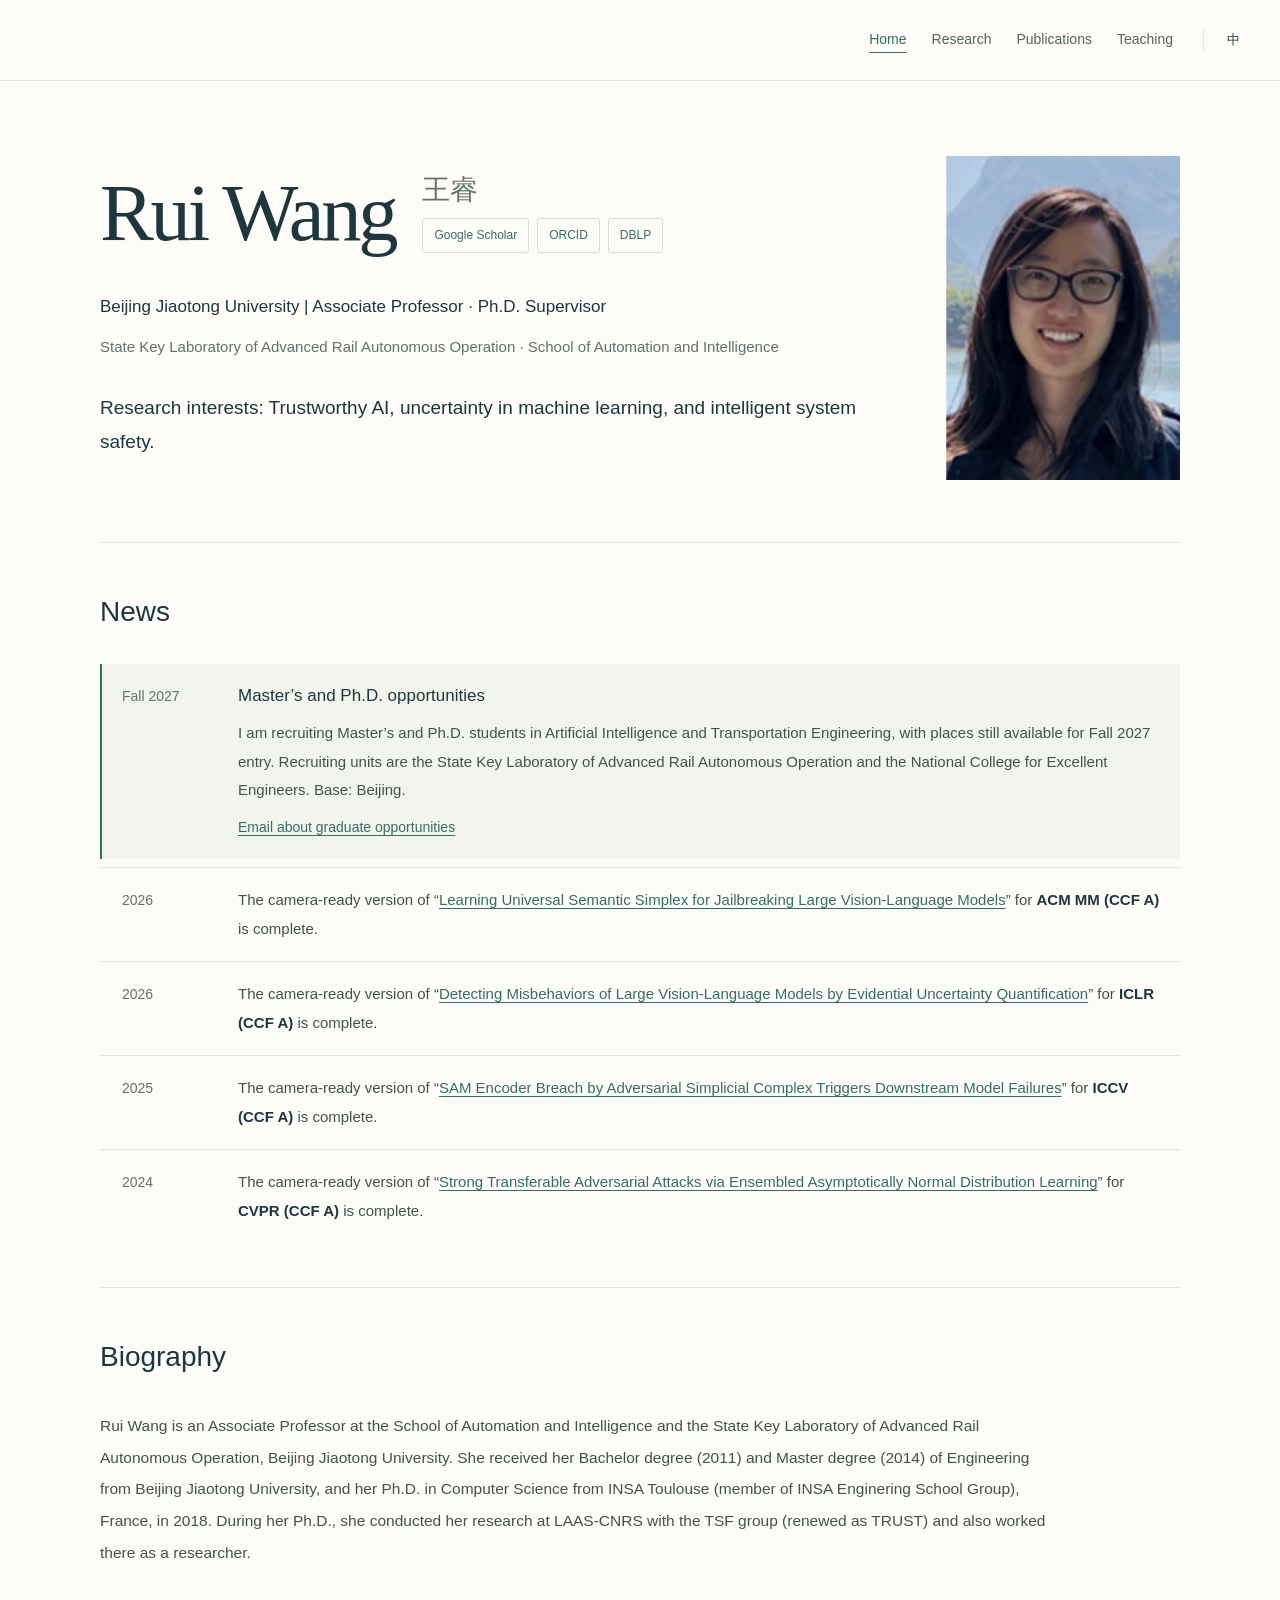
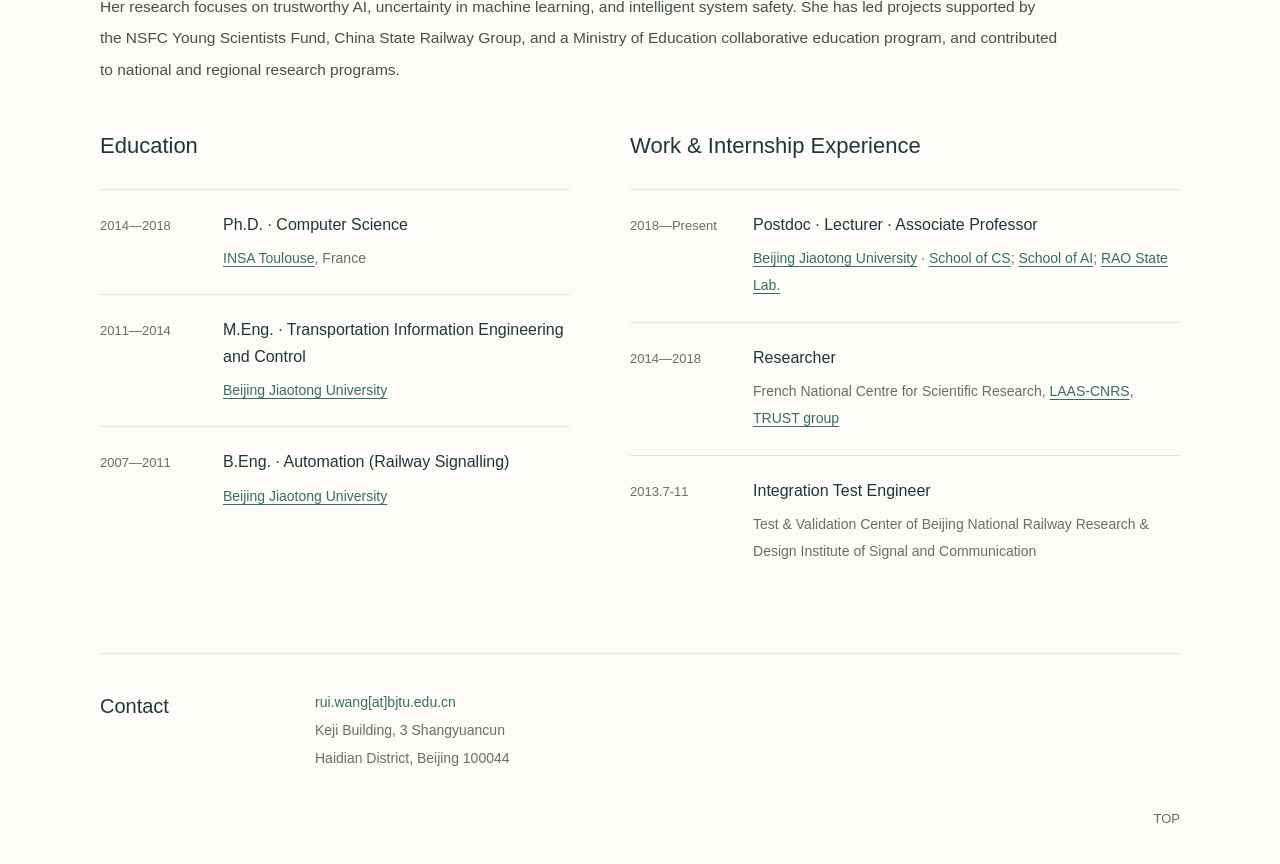
==== commit 66b8037b: "Use the official English name of the engineering college" ====
--- a/en/index.html
+++ b/en/index.html
@@ -1,3 +1,3 @@
 <!doctype html>
 <html lang="en"><head><meta charset="utf-8"><meta name="viewport" content="width=device-width, initial-scale=1"><title>Rui Wang | Beijing Jiaotong University</title><meta name="description" content="Rui Wang, Associate Professor at Beijing Jiaotong University. Research in trustworthy AI, uncertainty quantification, adversarial robustness, and intelligent system safety."><meta name="theme-color" content="#fdfcf8"><link rel="icon" type="image/svg+xml" href="../assets/favicon.svg"><link rel="stylesheet" href="../styles.css"><link rel="canonical" href="https://rwang0309.github.io/en/"><link rel="alternate" hreflang="zh-CN" href="https://rwang0309.github.io/"><link rel="alternate" hreflang="en" href="https://rwang0309.github.io/en/"><link rel="alternate" hreflang="x-default" href="https://rwang0309.github.io/"><meta property="og:title" content="Rui Wang | Beijing Jiaotong University"><meta property="og:description" content="Rui Wang, Associate Professor at Beijing Jiaotong University. Research in trustworthy AI, uncertainty quantification, adversarial robustness, and intelligent system safety."><meta property="og:type" content="profile"><meta property="og:url" content="https://rwang0309.github.io/en/"><meta property="og:image" content="https://rwang0309.github.io/assets/portrait.png"><meta property="og:locale" content="en_US"><script type="application/ld+json">{"@context":"https://schema.org","@type":"Person","name":"Rui Wang","alternateName":"王睿","jobTitle":"Associate Professor","url":"https://rwang0309.github.io","email":"mailto:rui.wang@bjtu.edu.cn","image":"https://rwang0309.github.io/assets/portrait.png","affiliation":{"@type":"CollegeOrUniversity","name":"Beijing Jiaotong University"},"sameAs":["https://scholar.google.com/citations?user=rSBGefoAAAAJ&hl=en","https://orcid.org/0000-0002-7121-9574","https://dblp.org/pid/06/2293-42.html"]}</script><script src="../app.js" defer></script></head>
-<body data-page="home" id="top"><a class="skip-link" href="#main">Skip to content</a><header class="site-header"><div class="header-inner container"><button class="menu-toggle" type="button" aria-expanded="false" aria-controls="main-nav" aria-label="Open navigation"><span></span><span></span></button><nav class="main-nav" id="main-nav" aria-label="Main navigation"><a href="index.html" aria-current="page">Home</a><a href="research.html">Research</a><a href="publications.html">Publications</a><a href="teaching.html">Teaching</a></nav><a class="language-switch" href="../index.html" lang="zh-CN" hreflang="zh-CN" aria-label="切换到中文">中</a></div></header><main class="container page-main" id="main"><section class="hero"><div class="hero-copy"><div class="hero-identity"><h1 class="hero-name">Rui Wang</h1><div class="alternate-identity"><p class="alternate-name" lang="zh-CN">王睿</p><div class="academic-links" aria-label="Academic profiles"><a class="academic-link" href="https://scholar.google.com/citations?user=rSBGefoAAAAJ&amp;hl=en" target="_blank" rel="noopener noreferrer">Google Scholar</a><a class="academic-link" href="https://orcid.org/0000-0002-7121-9574" target="_blank" rel="noopener noreferrer">ORCID</a><a class="academic-link" href="https://dblp.org/pid/06/2293-42.html" target="_blank" rel="noopener noreferrer">DBLP</a></div></div></div><p class="hero-role">Beijing Jiaotong University | Associate Professor · Ph.D. Supervisor</p><p class="hero-affiliation">State Key Laboratory of Advanced Rail Autonomous Operation · School of Automation and Intelligence</p><p class="hero-focus">Research interests: Trustworthy AI, uncertainty in machine learning, and intelligent system safety.</p></div><div class="hero-portrait"><div class="portrait-wrap"><img src="../assets/portrait.png" width="196" height="270" alt="Portrait of Rui Wang" fetchpriority="high"></div></div></section><section class="home-news" id="news" aria-labelledby="news-heading"><h2 class="home-section-title" id="news-heading">News</h2><ol class="news-list"><li class="news-item news-pinned"><span class="news-date">Fall 2027</span><div class="news-body"><h3 class="news-title">Master’s and Ph.D. opportunities</h3><p class="news-copy">I am recruiting Master’s and Ph.D. students in Artificial Intelligence and Transportation Engineering, with places still available for Fall 2027 entry. Recruiting units are the State Key Laboratory of Advanced Rail Autonomous Operation and the National Graduate College for Elite Engineers. Base: Beijing.</p><a class="news-contact" href="mailto:rui.wang@bjtu.edu.cn">Email about graduate opportunities</a></div></li><li class="news-item"><span class="news-date">2026</span><div class="news-body"><p class="news-copy">The camera-ready version of “<a class="news-paper" href="https://scholar.google.com/scholar?q=Learning%20Universal%20Semantic%20Simplex%20for%20Jailbreaking%20Large%20Vision-Language%20Models" target="_blank" rel="noopener noreferrer">Learning Universal Semantic Simplex for Jailbreaking Large Vision-Language Models</a>” for <strong>ACM MM (CCF A)</strong> is complete.</p></div></li><li class="news-item"><span class="news-date">2026</span><div class="news-body"><p class="news-copy">The camera-ready version of “<a class="news-paper" href="https://arxiv.org/abs/2602.05535" target="_blank" rel="noopener noreferrer">Detecting Misbehaviors of Large Vision-Language Models by Evidential Uncertainty Quantification</a>” for <strong>ICLR (CCF A)</strong> is complete.</p></div></li><li class="news-item"><span class="news-date">2025</span><div class="news-body"><p class="news-copy">The camera-ready version of “<a class="news-paper" href="https://arxiv.org/abs/2508.06127" target="_blank" rel="noopener noreferrer">SAM Encoder Breach by Adversarial Simplicial Complex Triggers Downstream Model Failures</a>” for <strong>ICCV (CCF A)</strong> is complete.</p></div></li><li class="news-item"><span class="news-date">2024</span><div class="news-body"><p class="news-copy">The camera-ready version of “<a class="news-paper" href="https://arxiv.org/abs/2209.11964" target="_blank" rel="noopener noreferrer">Strong Transferable Adversarial Attacks via Ensembled Asymptotically Normal Distribution Learning</a>” for <strong>CVPR (CCF A)</strong> is complete.</p></div></li></ol></section><section class="home-biography" id="biography"><h2 class="home-section-title">Biography</h2><div class="bio-copy"><p>Rui Wang is an Associate Professor at the School of Automation and Intelligence and the State Key Laboratory of Advanced Rail Autonomous Operation, Beijing Jiaotong University. She received her Bachelor degree (2011) and Master degree (2014) of Engineering from Beijing Jiaotong University, and her Ph.D. in Computer Science from INSA Toulouse (member of INSA Enginering School Group), France, in 2018. During her Ph.D., she conducted her research at LAAS-CNRS with the TSF group (renewed as TRUST) and also worked there as a researcher.</p><p>Her research focuses on trustworthy AI, uncertainty in machine learning, and intelligent system safety. She has led projects supported by the NSFC Young Scientists Fund, China State Railway Group, and a Ministry of Education collaborative education program, and contributed to national and regional research programs.</p></div><div class="timeline-grid"><section class="timeline-column"><h2>Education</h2><div class="timeline-item"><span class="timeline-date">2014—2018</span><div class="timeline-detail"><h3>Ph.D. · Computer Science</h3><p><a href="https://www.insa-toulouse.fr/en/" target="_blank" rel="noopener noreferrer">INSA Toulouse</a>, France</p></div></div><div class="timeline-item"><span class="timeline-date">2011—2014</span><div class="timeline-detail"><h3>M.Eng. · Transportation Information Engineering and Control</h3><p><a href="https://en.bjtu.edu.cn/" target="_blank" rel="noopener noreferrer">Beijing Jiaotong University</a></p></div></div><div class="timeline-item"><span class="timeline-date">2007—2011</span><div class="timeline-detail"><h3>B.Eng. · Automation (Railway Signalling)</h3><p><a href="https://en.bjtu.edu.cn/" target="_blank" rel="noopener noreferrer">Beijing Jiaotong University</a></p></div></div></section><section class="timeline-column"><h2>Work & Internship Experience</h2><div class="timeline-item"><span class="timeline-date">2018—Present</span><div class="timeline-detail"><h3>Postdoc · Lecturer · Associate Professor</h3><p><a href="https://en.bjtu.edu.cn/" target="_blank" rel="noopener noreferrer">Beijing Jiaotong University</a> · <a href="https://cs.bjtu.edu.cn/" target="_blank" rel="noopener noreferrer">School of CS</a>; <a href="https://ai.bjtu.edu.cn/" target="_blank" rel="noopener noreferrer">School of AI</a>; <a href="https://raolab.bjtu.edu.cn/" target="_blank" rel="noopener noreferrer">RAO State Lab.</a></p></div></div><div class="timeline-item"><span class="timeline-date">2014—2018</span><div class="timeline-detail"><h3>Researcher</h3><p> French National Centre for Scientific Research, <a href="https://www.laas.fr/en/" target="_blank" rel="noopener noreferrer">LAAS-CNRS</a>, <a href="https://www.laas.fr/en/teams/trust/" target="_blank" rel="noopener noreferrer">TRUST group</a></p></div></div><div class="timeline-item"><span class="timeline-date">2013.7-11</span><div class="timeline-detail"><h3>Integration Test Engineer</h3><p> Test &amp; Validation Center of Beijing National Railway Research &amp; Design Institute of Signal and Communication</p></div></div></section></div></section></main><footer class="site-footer"><div class="container contact-footer" id="contact"><h2>Contact</h2><address><a href="mailto:rui.wang@bjtu.edu.cn">rui.wang[at]bjtu.edu.cn</a><br>Keji Building, 3 Shangyuancun<br>Haidian District, Beijing 100044</address></div><div class="container footer-inner"><a class="back-to-top" href="#top">TOP</a></div></footer></body></html>+<body data-page="home" id="top"><a class="skip-link" href="#main">Skip to content</a><header class="site-header"><div class="header-inner container"><button class="menu-toggle" type="button" aria-expanded="false" aria-controls="main-nav" aria-label="Open navigation"><span></span><span></span></button><nav class="main-nav" id="main-nav" aria-label="Main navigation"><a href="index.html" aria-current="page">Home</a><a href="research.html">Research</a><a href="publications.html">Publications</a><a href="teaching.html">Teaching</a></nav><a class="language-switch" href="../index.html" lang="zh-CN" hreflang="zh-CN" aria-label="切换到中文">中</a></div></header><main class="container page-main" id="main"><section class="hero"><div class="hero-copy"><div class="hero-identity"><h1 class="hero-name">Rui Wang</h1><div class="alternate-identity"><p class="alternate-name" lang="zh-CN">王睿</p><div class="academic-links" aria-label="Academic profiles"><a class="academic-link" href="https://scholar.google.com/citations?user=rSBGefoAAAAJ&amp;hl=en" target="_blank" rel="noopener noreferrer">Google Scholar</a><a class="academic-link" href="https://orcid.org/0000-0002-7121-9574" target="_blank" rel="noopener noreferrer">ORCID</a><a class="academic-link" href="https://dblp.org/pid/06/2293-42.html" target="_blank" rel="noopener noreferrer">DBLP</a></div></div></div><p class="hero-role">Beijing Jiaotong University | Associate Professor · Ph.D. Supervisor</p><p class="hero-affiliation">State Key Laboratory of Advanced Rail Autonomous Operation · School of Automation and Intelligence</p><p class="hero-focus">Research interests: Trustworthy AI, uncertainty in machine learning, and intelligent system safety.</p></div><div class="hero-portrait"><div class="portrait-wrap"><img src="../assets/portrait.png" width="196" height="270" alt="Portrait of Rui Wang" fetchpriority="high"></div></div></section><section class="home-news" id="news" aria-labelledby="news-heading"><h2 class="home-section-title" id="news-heading">News</h2><ol class="news-list"><li class="news-item news-pinned"><span class="news-date">Fall 2027</span><div class="news-body"><h3 class="news-title">Master’s and Ph.D. opportunities</h3><p class="news-copy">I am recruiting Master’s and Ph.D. students in Artificial Intelligence and Transportation Engineering, with places still available for Fall 2027 entry. Recruiting units are the State Key Laboratory of Advanced Rail Autonomous Operation and the National College for Excellent Engineers. Base: Beijing.</p><a class="news-contact" href="mailto:rui.wang@bjtu.edu.cn">Email about graduate opportunities</a></div></li><li class="news-item"><span class="news-date">2026</span><div class="news-body"><p class="news-copy">The camera-ready version of “<a class="news-paper" href="https://scholar.google.com/scholar?q=Learning%20Universal%20Semantic%20Simplex%20for%20Jailbreaking%20Large%20Vision-Language%20Models" target="_blank" rel="noopener noreferrer">Learning Universal Semantic Simplex for Jailbreaking Large Vision-Language Models</a>” for <strong>ACM MM (CCF A)</strong> is complete.</p></div></li><li class="news-item"><span class="news-date">2026</span><div class="news-body"><p class="news-copy">The camera-ready version of “<a class="news-paper" href="https://arxiv.org/abs/2602.05535" target="_blank" rel="noopener noreferrer">Detecting Misbehaviors of Large Vision-Language Models by Evidential Uncertainty Quantification</a>” for <strong>ICLR (CCF A)</strong> is complete.</p></div></li><li class="news-item"><span class="news-date">2025</span><div class="news-body"><p class="news-copy">The camera-ready version of “<a class="news-paper" href="https://arxiv.org/abs/2508.06127" target="_blank" rel="noopener noreferrer">SAM Encoder Breach by Adversarial Simplicial Complex Triggers Downstream Model Failures</a>” for <strong>ICCV (CCF A)</strong> is complete.</p></div></li><li class="news-item"><span class="news-date">2024</span><div class="news-body"><p class="news-copy">The camera-ready version of “<a class="news-paper" href="https://arxiv.org/abs/2209.11964" target="_blank" rel="noopener noreferrer">Strong Transferable Adversarial Attacks via Ensembled Asymptotically Normal Distribution Learning</a>” for <strong>CVPR (CCF A)</strong> is complete.</p></div></li></ol></section><section class="home-biography" id="biography"><h2 class="home-section-title">Biography</h2><div class="bio-copy"><p>Rui Wang is an Associate Professor at the School of Automation and Intelligence and the State Key Laboratory of Advanced Rail Autonomous Operation, Beijing Jiaotong University. She received her Bachelor degree (2011) and Master degree (2014) of Engineering from Beijing Jiaotong University, and her Ph.D. in Computer Science from INSA Toulouse (member of INSA Enginering School Group), France, in 2018. During her Ph.D., she conducted her research at LAAS-CNRS with the TSF group (renewed as TRUST) and also worked there as a researcher.</p><p>Her research focuses on trustworthy AI, uncertainty in machine learning, and intelligent system safety. She has led projects supported by the NSFC Young Scientists Fund, China State Railway Group, and a Ministry of Education collaborative education program, and contributed to national and regional research programs.</p></div><div class="timeline-grid"><section class="timeline-column"><h2>Education</h2><div class="timeline-item"><span class="timeline-date">2014—2018</span><div class="timeline-detail"><h3>Ph.D. · Computer Science</h3><p><a href="https://www.insa-toulouse.fr/en/" target="_blank" rel="noopener noreferrer">INSA Toulouse</a>, France</p></div></div><div class="timeline-item"><span class="timeline-date">2011—2014</span><div class="timeline-detail"><h3>M.Eng. · Transportation Information Engineering and Control</h3><p><a href="https://en.bjtu.edu.cn/" target="_blank" rel="noopener noreferrer">Beijing Jiaotong University</a></p></div></div><div class="timeline-item"><span class="timeline-date">2007—2011</span><div class="timeline-detail"><h3>B.Eng. · Automation (Railway Signalling)</h3><p><a href="https://en.bjtu.edu.cn/" target="_blank" rel="noopener noreferrer">Beijing Jiaotong University</a></p></div></div></section><section class="timeline-column"><h2>Work & Internship Experience</h2><div class="timeline-item"><span class="timeline-date">2018—Present</span><div class="timeline-detail"><h3>Postdoc · Lecturer · Associate Professor</h3><p><a href="https://en.bjtu.edu.cn/" target="_blank" rel="noopener noreferrer">Beijing Jiaotong University</a> · <a href="https://cs.bjtu.edu.cn/" target="_blank" rel="noopener noreferrer">School of CS</a>; <a href="https://ai.bjtu.edu.cn/" target="_blank" rel="noopener noreferrer">School of AI</a>; <a href="https://raolab.bjtu.edu.cn/" target="_blank" rel="noopener noreferrer">RAO State Lab.</a></p></div></div><div class="timeline-item"><span class="timeline-date">2014—2018</span><div class="timeline-detail"><h3>Researcher</h3><p> French National Centre for Scientific Research, <a href="https://www.laas.fr/en/" target="_blank" rel="noopener noreferrer">LAAS-CNRS</a>, <a href="https://www.laas.fr/en/teams/trust/" target="_blank" rel="noopener noreferrer">TRUST group</a></p></div></div><div class="timeline-item"><span class="timeline-date">2013.7-11</span><div class="timeline-detail"><h3>Integration Test Engineer</h3><p> Test &amp; Validation Center of Beijing National Railway Research &amp; Design Institute of Signal and Communication</p></div></div></section></div></section></main><footer class="site-footer"><div class="container contact-footer" id="contact"><h2>Contact</h2><address><a href="mailto:rui.wang@bjtu.edu.cn">rui.wang[at]bjtu.edu.cn</a><br>Keji Building, 3 Shangyuancun<br>Haidian District, Beijing 100044</address></div><div class="container footer-inner"><a class="back-to-top" href="#top">TOP</a></div></footer></body></html>
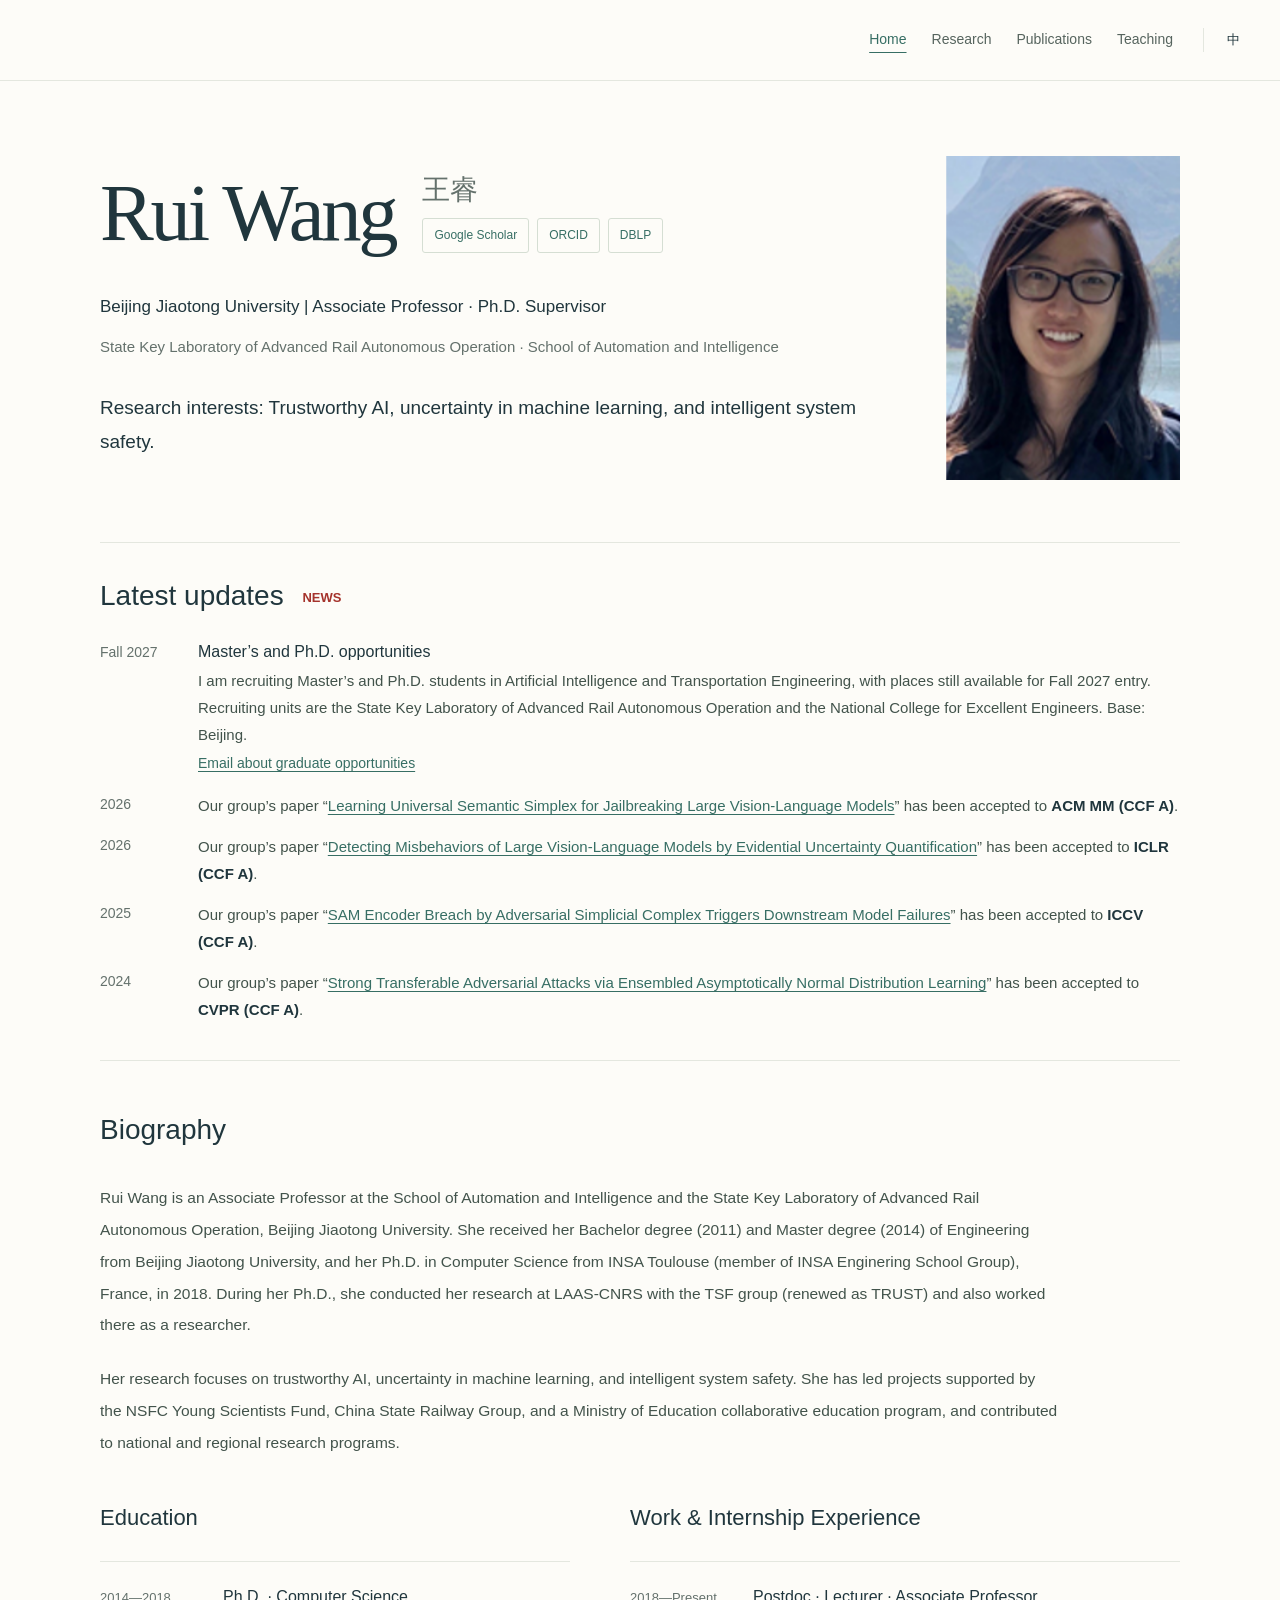
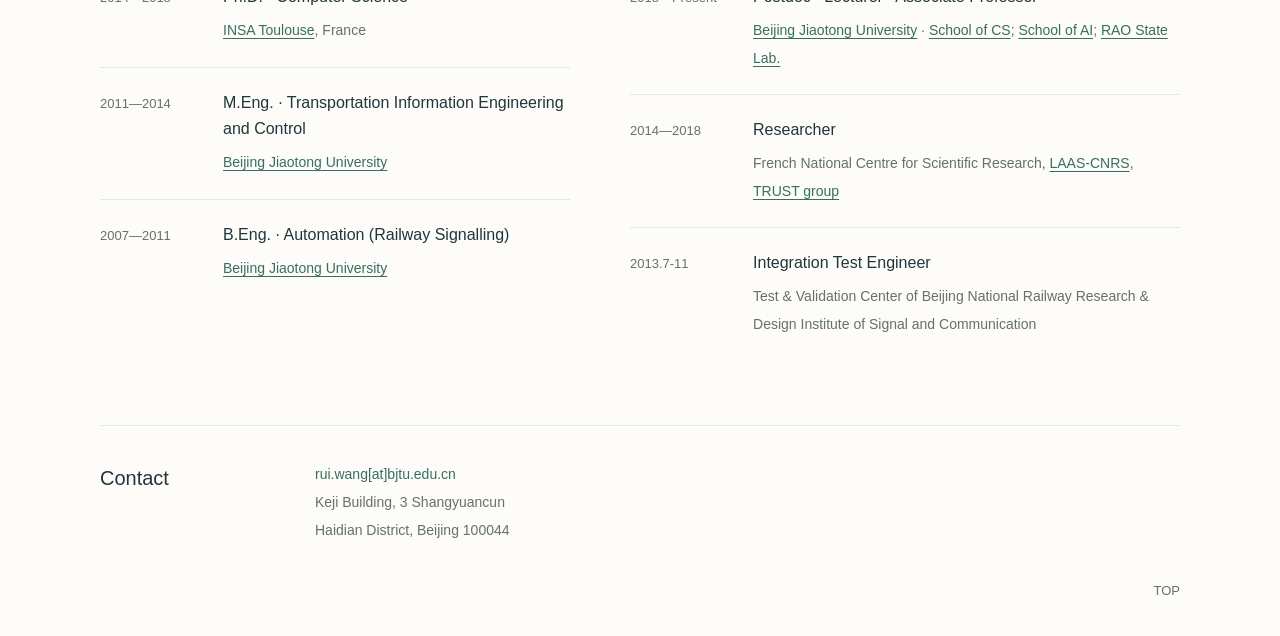
==== commit 30fc32c4: "Refine news layout and announce conference acceptances" ====
--- a/en/index.html
+++ b/en/index.html
@@ -1,3 +1,3 @@
 <!doctype html>
 <html lang="en"><head><meta charset="utf-8"><meta name="viewport" content="width=device-width, initial-scale=1"><title>Rui Wang | Beijing Jiaotong University</title><meta name="description" content="Rui Wang, Associate Professor at Beijing Jiaotong University. Research in trustworthy AI, uncertainty quantification, adversarial robustness, and intelligent system safety."><meta name="theme-color" content="#fdfcf8"><link rel="icon" type="image/svg+xml" href="../assets/favicon.svg"><link rel="stylesheet" href="../styles.css"><link rel="canonical" href="https://rwang0309.github.io/en/"><link rel="alternate" hreflang="zh-CN" href="https://rwang0309.github.io/"><link rel="alternate" hreflang="en" href="https://rwang0309.github.io/en/"><link rel="alternate" hreflang="x-default" href="https://rwang0309.github.io/"><meta property="og:title" content="Rui Wang | Beijing Jiaotong University"><meta property="og:description" content="Rui Wang, Associate Professor at Beijing Jiaotong University. Research in trustworthy AI, uncertainty quantification, adversarial robustness, and intelligent system safety."><meta property="og:type" content="profile"><meta property="og:url" content="https://rwang0309.github.io/en/"><meta property="og:image" content="https://rwang0309.github.io/assets/portrait.png"><meta property="og:locale" content="en_US"><script type="application/ld+json">{"@context":"https://schema.org","@type":"Person","name":"Rui Wang","alternateName":"王睿","jobTitle":"Associate Professor","url":"https://rwang0309.github.io","email":"mailto:rui.wang@bjtu.edu.cn","image":"https://rwang0309.github.io/assets/portrait.png","affiliation":{"@type":"CollegeOrUniversity","name":"Beijing Jiaotong University"},"sameAs":["https://scholar.google.com/citations?user=rSBGefoAAAAJ&hl=en","https://orcid.org/0000-0002-7121-9574","https://dblp.org/pid/06/2293-42.html"]}</script><script src="../app.js" defer></script></head>
-<body data-page="home" id="top"><a class="skip-link" href="#main">Skip to content</a><header class="site-header"><div class="header-inner container"><button class="menu-toggle" type="button" aria-expanded="false" aria-controls="main-nav" aria-label="Open navigation"><span></span><span></span></button><nav class="main-nav" id="main-nav" aria-label="Main navigation"><a href="index.html" aria-current="page">Home</a><a href="research.html">Research</a><a href="publications.html">Publications</a><a href="teaching.html">Teaching</a></nav><a class="language-switch" href="../index.html" lang="zh-CN" hreflang="zh-CN" aria-label="切换到中文">中</a></div></header><main class="container page-main" id="main"><section class="hero"><div class="hero-copy"><div class="hero-identity"><h1 class="hero-name">Rui Wang</h1><div class="alternate-identity"><p class="alternate-name" lang="zh-CN">王睿</p><div class="academic-links" aria-label="Academic profiles"><a class="academic-link" href="https://scholar.google.com/citations?user=rSBGefoAAAAJ&amp;hl=en" target="_blank" rel="noopener noreferrer">Google Scholar</a><a class="academic-link" href="https://orcid.org/0000-0002-7121-9574" target="_blank" rel="noopener noreferrer">ORCID</a><a class="academic-link" href="https://dblp.org/pid/06/2293-42.html" target="_blank" rel="noopener noreferrer">DBLP</a></div></div></div><p class="hero-role">Beijing Jiaotong University | Associate Professor · Ph.D. Supervisor</p><p class="hero-affiliation">State Key Laboratory of Advanced Rail Autonomous Operation · School of Automation and Intelligence</p><p class="hero-focus">Research interests: Trustworthy AI, uncertainty in machine learning, and intelligent system safety.</p></div><div class="hero-portrait"><div class="portrait-wrap"><img src="../assets/portrait.png" width="196" height="270" alt="Portrait of Rui Wang" fetchpriority="high"></div></div></section><section class="home-news" id="news" aria-labelledby="news-heading"><h2 class="home-section-title" id="news-heading">News</h2><ol class="news-list"><li class="news-item news-pinned"><span class="news-date">Fall 2027</span><div class="news-body"><h3 class="news-title">Master’s and Ph.D. opportunities</h3><p class="news-copy">I am recruiting Master’s and Ph.D. students in Artificial Intelligence and Transportation Engineering, with places still available for Fall 2027 entry. Recruiting units are the State Key Laboratory of Advanced Rail Autonomous Operation and the National College for Excellent Engineers. Base: Beijing.</p><a class="news-contact" href="mailto:rui.wang@bjtu.edu.cn">Email about graduate opportunities</a></div></li><li class="news-item"><span class="news-date">2026</span><div class="news-body"><p class="news-copy">The camera-ready version of “<a class="news-paper" href="https://scholar.google.com/scholar?q=Learning%20Universal%20Semantic%20Simplex%20for%20Jailbreaking%20Large%20Vision-Language%20Models" target="_blank" rel="noopener noreferrer">Learning Universal Semantic Simplex for Jailbreaking Large Vision-Language Models</a>” for <strong>ACM MM (CCF A)</strong> is complete.</p></div></li><li class="news-item"><span class="news-date">2026</span><div class="news-body"><p class="news-copy">The camera-ready version of “<a class="news-paper" href="https://arxiv.org/abs/2602.05535" target="_blank" rel="noopener noreferrer">Detecting Misbehaviors of Large Vision-Language Models by Evidential Uncertainty Quantification</a>” for <strong>ICLR (CCF A)</strong> is complete.</p></div></li><li class="news-item"><span class="news-date">2025</span><div class="news-body"><p class="news-copy">The camera-ready version of “<a class="news-paper" href="https://arxiv.org/abs/2508.06127" target="_blank" rel="noopener noreferrer">SAM Encoder Breach by Adversarial Simplicial Complex Triggers Downstream Model Failures</a>” for <strong>ICCV (CCF A)</strong> is complete.</p></div></li><li class="news-item"><span class="news-date">2024</span><div class="news-body"><p class="news-copy">The camera-ready version of “<a class="news-paper" href="https://arxiv.org/abs/2209.11964" target="_blank" rel="noopener noreferrer">Strong Transferable Adversarial Attacks via Ensembled Asymptotically Normal Distribution Learning</a>” for <strong>CVPR (CCF A)</strong> is complete.</p></div></li></ol></section><section class="home-biography" id="biography"><h2 class="home-section-title">Biography</h2><div class="bio-copy"><p>Rui Wang is an Associate Professor at the School of Automation and Intelligence and the State Key Laboratory of Advanced Rail Autonomous Operation, Beijing Jiaotong University. She received her Bachelor degree (2011) and Master degree (2014) of Engineering from Beijing Jiaotong University, and her Ph.D. in Computer Science from INSA Toulouse (member of INSA Enginering School Group), France, in 2018. During her Ph.D., she conducted her research at LAAS-CNRS with the TSF group (renewed as TRUST) and also worked there as a researcher.</p><p>Her research focuses on trustworthy AI, uncertainty in machine learning, and intelligent system safety. She has led projects supported by the NSFC Young Scientists Fund, China State Railway Group, and a Ministry of Education collaborative education program, and contributed to national and regional research programs.</p></div><div class="timeline-grid"><section class="timeline-column"><h2>Education</h2><div class="timeline-item"><span class="timeline-date">2014—2018</span><div class="timeline-detail"><h3>Ph.D. · Computer Science</h3><p><a href="https://www.insa-toulouse.fr/en/" target="_blank" rel="noopener noreferrer">INSA Toulouse</a>, France</p></div></div><div class="timeline-item"><span class="timeline-date">2011—2014</span><div class="timeline-detail"><h3>M.Eng. · Transportation Information Engineering and Control</h3><p><a href="https://en.bjtu.edu.cn/" target="_blank" rel="noopener noreferrer">Beijing Jiaotong University</a></p></div></div><div class="timeline-item"><span class="timeline-date">2007—2011</span><div class="timeline-detail"><h3>B.Eng. · Automation (Railway Signalling)</h3><p><a href="https://en.bjtu.edu.cn/" target="_blank" rel="noopener noreferrer">Beijing Jiaotong University</a></p></div></div></section><section class="timeline-column"><h2>Work & Internship Experience</h2><div class="timeline-item"><span class="timeline-date">2018—Present</span><div class="timeline-detail"><h3>Postdoc · Lecturer · Associate Professor</h3><p><a href="https://en.bjtu.edu.cn/" target="_blank" rel="noopener noreferrer">Beijing Jiaotong University</a> · <a href="https://cs.bjtu.edu.cn/" target="_blank" rel="noopener noreferrer">School of CS</a>; <a href="https://ai.bjtu.edu.cn/" target="_blank" rel="noopener noreferrer">School of AI</a>; <a href="https://raolab.bjtu.edu.cn/" target="_blank" rel="noopener noreferrer">RAO State Lab.</a></p></div></div><div class="timeline-item"><span class="timeline-date">2014—2018</span><div class="timeline-detail"><h3>Researcher</h3><p> French National Centre for Scientific Research, <a href="https://www.laas.fr/en/" target="_blank" rel="noopener noreferrer">LAAS-CNRS</a>, <a href="https://www.laas.fr/en/teams/trust/" target="_blank" rel="noopener noreferrer">TRUST group</a></p></div></div><div class="timeline-item"><span class="timeline-date">2013.7-11</span><div class="timeline-detail"><h3>Integration Test Engineer</h3><p> Test &amp; Validation Center of Beijing National Railway Research &amp; Design Institute of Signal and Communication</p></div></div></section></div></section></main><footer class="site-footer"><div class="container contact-footer" id="contact"><h2>Contact</h2><address><a href="mailto:rui.wang@bjtu.edu.cn">rui.wang[at]bjtu.edu.cn</a><br>Keji Building, 3 Shangyuancun<br>Haidian District, Beijing 100044</address></div><div class="container footer-inner"><a class="back-to-top" href="#top">TOP</a></div></footer></body></html>+<body data-page="home" id="top"><a class="skip-link" href="#main">Skip to content</a><header class="site-header"><div class="header-inner container"><button class="menu-toggle" type="button" aria-expanded="false" aria-controls="main-nav" aria-label="Open navigation"><span></span><span></span></button><nav class="main-nav" id="main-nav" aria-label="Main navigation"><a href="index.html" aria-current="page">Home</a><a href="research.html">Research</a><a href="publications.html">Publications</a><a href="teaching.html">Teaching</a></nav><a class="language-switch" href="../index.html" lang="zh-CN" hreflang="zh-CN" aria-label="切换到中文">中</a></div></header><main class="container page-main" id="main"><section class="hero"><div class="hero-copy"><div class="hero-identity"><h1 class="hero-name">Rui Wang</h1><div class="alternate-identity"><p class="alternate-name" lang="zh-CN">王睿</p><div class="academic-links" aria-label="Academic profiles"><a class="academic-link" href="https://scholar.google.com/citations?user=rSBGefoAAAAJ&amp;hl=en" target="_blank" rel="noopener noreferrer">Google Scholar</a><a class="academic-link" href="https://orcid.org/0000-0002-7121-9574" target="_blank" rel="noopener noreferrer">ORCID</a><a class="academic-link" href="https://dblp.org/pid/06/2293-42.html" target="_blank" rel="noopener noreferrer">DBLP</a></div></div></div><p class="hero-role">Beijing Jiaotong University | Associate Professor · Ph.D. Supervisor</p><p class="hero-affiliation">State Key Laboratory of Advanced Rail Autonomous Operation · School of Automation and Intelligence</p><p class="hero-focus">Research interests: Trustworthy AI, uncertainty in machine learning, and intelligent system safety.</p></div><div class="hero-portrait"><div class="portrait-wrap"><img src="../assets/portrait.png" width="196" height="270" alt="Portrait of Rui Wang" fetchpriority="high"></div></div></section><section class="home-news" id="news" aria-labelledby="news-heading"><h2 class="home-section-title" id="news-heading">Latest updates <span class="news-badge" aria-hidden="true">NEWS</span></h2><ol class="news-list"><li class="news-item news-pinned"><span class="news-date">Fall 2027</span><div class="news-body"><h3 class="news-title">Master’s and Ph.D. opportunities</h3><p class="news-copy">I am recruiting Master’s and Ph.D. students in Artificial Intelligence and Transportation Engineering, with places still available for Fall 2027 entry. Recruiting units are the State Key Laboratory of Advanced Rail Autonomous Operation and the National College for Excellent Engineers. Base: Beijing.</p><a class="news-contact" href="mailto:rui.wang@bjtu.edu.cn">Email about graduate opportunities</a></div></li><li class="news-item"><span class="news-date">2026</span><div class="news-body"><p class="news-copy">Our group’s paper “<a class="news-paper" href="https://scholar.google.com/scholar?q=Learning%20Universal%20Semantic%20Simplex%20for%20Jailbreaking%20Large%20Vision-Language%20Models" target="_blank" rel="noopener noreferrer">Learning Universal Semantic Simplex for Jailbreaking Large Vision-Language Models</a>” has been accepted to <strong>ACM MM (CCF A)</strong>.</p></div></li><li class="news-item"><span class="news-date">2026</span><div class="news-body"><p class="news-copy">Our group’s paper “<a class="news-paper" href="https://arxiv.org/abs/2602.05535" target="_blank" rel="noopener noreferrer">Detecting Misbehaviors of Large Vision-Language Models by Evidential Uncertainty Quantification</a>” has been accepted to <strong>ICLR (CCF A)</strong>.</p></div></li><li class="news-item"><span class="news-date">2025</span><div class="news-body"><p class="news-copy">Our group’s paper “<a class="news-paper" href="https://arxiv.org/abs/2508.06127" target="_blank" rel="noopener noreferrer">SAM Encoder Breach by Adversarial Simplicial Complex Triggers Downstream Model Failures</a>” has been accepted to <strong>ICCV (CCF A)</strong>.</p></div></li><li class="news-item"><span class="news-date">2024</span><div class="news-body"><p class="news-copy">Our group’s paper “<a class="news-paper" href="https://arxiv.org/abs/2209.11964" target="_blank" rel="noopener noreferrer">Strong Transferable Adversarial Attacks via Ensembled Asymptotically Normal Distribution Learning</a>” has been accepted to <strong>CVPR (CCF A)</strong>.</p></div></li></ol></section><section class="home-biography" id="biography"><h2 class="home-section-title">Biography</h2><div class="bio-copy"><p>Rui Wang is an Associate Professor at the School of Automation and Intelligence and the State Key Laboratory of Advanced Rail Autonomous Operation, Beijing Jiaotong University. She received her Bachelor degree (2011) and Master degree (2014) of Engineering from Beijing Jiaotong University, and her Ph.D. in Computer Science from INSA Toulouse (member of INSA Enginering School Group), France, in 2018. During her Ph.D., she conducted her research at LAAS-CNRS with the TSF group (renewed as TRUST) and also worked there as a researcher.</p><p>Her research focuses on trustworthy AI, uncertainty in machine learning, and intelligent system safety. She has led projects supported by the NSFC Young Scientists Fund, China State Railway Group, and a Ministry of Education collaborative education program, and contributed to national and regional research programs.</p></div><div class="timeline-grid"><section class="timeline-column"><h2>Education</h2><div class="timeline-item"><span class="timeline-date">2014—2018</span><div class="timeline-detail"><h3>Ph.D. · Computer Science</h3><p><a href="https://www.insa-toulouse.fr/en/" target="_blank" rel="noopener noreferrer">INSA Toulouse</a>, France</p></div></div><div class="timeline-item"><span class="timeline-date">2011—2014</span><div class="timeline-detail"><h3>M.Eng. · Transportation Information Engineering and Control</h3><p><a href="https://en.bjtu.edu.cn/" target="_blank" rel="noopener noreferrer">Beijing Jiaotong University</a></p></div></div><div class="timeline-item"><span class="timeline-date">2007—2011</span><div class="timeline-detail"><h3>B.Eng. · Automation (Railway Signalling)</h3><p><a href="https://en.bjtu.edu.cn/" target="_blank" rel="noopener noreferrer">Beijing Jiaotong University</a></p></div></div></section><section class="timeline-column"><h2>Work & Internship Experience</h2><div class="timeline-item"><span class="timeline-date">2018—Present</span><div class="timeline-detail"><h3>Postdoc · Lecturer · Associate Professor</h3><p><a href="https://en.bjtu.edu.cn/" target="_blank" rel="noopener noreferrer">Beijing Jiaotong University</a> · <a href="https://cs.bjtu.edu.cn/" target="_blank" rel="noopener noreferrer">School of CS</a>; <a href="https://ai.bjtu.edu.cn/" target="_blank" rel="noopener noreferrer">School of AI</a>; <a href="https://raolab.bjtu.edu.cn/" target="_blank" rel="noopener noreferrer">RAO State Lab.</a></p></div></div><div class="timeline-item"><span class="timeline-date">2014—2018</span><div class="timeline-detail"><h3>Researcher</h3><p> French National Centre for Scientific Research, <a href="https://www.laas.fr/en/" target="_blank" rel="noopener noreferrer">LAAS-CNRS</a>, <a href="https://www.laas.fr/en/teams/trust/" target="_blank" rel="noopener noreferrer">TRUST group</a></p></div></div><div class="timeline-item"><span class="timeline-date">2013.7-11</span><div class="timeline-detail"><h3>Integration Test Engineer</h3><p> Test &amp; Validation Center of Beijing National Railway Research &amp; Design Institute of Signal and Communication</p></div></div></section></div></section></main><footer class="site-footer"><div class="container contact-footer" id="contact"><h2>Contact</h2><address><a href="mailto:rui.wang@bjtu.edu.cn">rui.wang[at]bjtu.edu.cn</a><br>Keji Building, 3 Shangyuancun<br>Haidian District, Beijing 100044</address></div><div class="container footer-inner"><a class="back-to-top" href="#top">TOP</a></div></footer></body></html>
--- a/styles.css
+++ b/styles.css
@@ -201,17 +201,21 @@
 .academic-link { display: inline-flex; align-items: center; justify-content: center; min-height: 35px; padding: 4px 11px; border: 1px solid #d5ded3; border-radius: 3px; color: var(--teal); font-size: 12px; text-decoration: none; white-space: nowrap; }
 .academic-link:hover { background: #f1f4eb; }
 .hero-focus { font-size: 19px; }
-.home-news { margin-bottom: 44px; padding-top: 44px; border-top: 1px solid var(--line); }
+.home-news { margin-bottom: 30px; padding-top: 28px; border-top: 1px solid var(--line); }
+.home-news .home-section-title { margin-bottom: 12px; }
+.news-badge { display: inline-block; margin-left: 11px; color: #a5332c; font-size: 13px; font-weight: 700; vertical-align: middle; animation: news-pulse 3s ease-in-out infinite; }
+@keyframes news-pulse {
+ 0%, 100% { opacity: 1; }
+ 50% { opacity: .6; }
+}
 .news-list { margin: 0; padding: 0; list-style: none; }
-.news-item { display: grid; grid-template-columns: 94px minmax(0,1fr); gap: 22px; padding: 18px 20px 18px 22px; border-top: 1px solid var(--line); }
-.news-item:first-child { border-top: 0; }
-.news-item.news-pinned { margin-bottom: 8px; padding-left: 20px; border-left: 2px solid var(--teal); background: #f2f5ed; }
-.news-date { padding-top: 2px; color: var(--muted); font-size: 14px; line-height: 1.8; font-variant-numeric: tabular-nums; }
+.news-item { display: grid; grid-template-columns: 82px minmax(0,1fr); gap: 16px; padding: 7px 0; }
+.news-date { color: var(--muted); font-size: 14px; line-height: 1.8; font-variant-numeric: tabular-nums; }
 .news-body { min-width: 0; }
-.news-title { margin-bottom: 9px; font-size: 17px; line-height: 1.65; }
-.news-copy { margin-bottom: 0; color: #42534b; font-size: 15px; line-height: 1.9; overflow-wrap: anywhere; }
+.news-title { margin-bottom: 3px; font-size: 16px; line-height: 1.5; }
+.news-copy { margin-bottom: 0; color: #42534b; font-size: 15px; line-height: 1.8; overflow-wrap: anywhere; }
 .news-copy strong { color: var(--ink); font-weight: 600; }
-.news-contact { display: inline-block; margin-top: 10px; font-size: 14px; }
+.news-contact { display: inline-block; margin-top: 3px; font-size: 14px; }
 .home-biography { padding-top: 44px; border-top: 1px solid var(--line); }
 .home-section-title { margin-bottom: 27px; font-size: 28px; }
 .home-biography .timeline-grid { margin-top: 40px; }
@@ -241,11 +245,11 @@
  html[lang="en"] .alternate-name { font-size: 25px; }
  .academic-link { min-height: 36px; padding-inline: 10px; font-size: 12px; }
  .hero-focus { font-size: 17px; }
- .home-news { margin-bottom: 32px; padding-top: 32px; }
- .news-item { grid-template-columns: minmax(0,1fr); gap: 7px; padding: 18px 14px; }
- .news-item.news-pinned { padding-left: 12px; }
- .news-date { padding-top: 0; font-size: 13px; }
- .news-title { font-size: 16px; }
+ .home-news { margin-bottom: 25px; padding-top: 24px; }
+ .home-news .home-section-title { margin-bottom: 10px; }
+ .news-badge { margin-left: 9px; font-size: 12px; }
+ .news-item { grid-template-columns: minmax(0,1fr); gap: 2px; padding: 8px 0; }
+ .news-date { font-size: 13px; line-height: 1.5; }
  .home-biography { padding-top: 32px; }
  .home-section-title { font-size: 25px; }
  .contact-footer { grid-template-columns: minmax(0,1fr); gap: 16px; padding-top: 25px; }
@@ -260,8 +264,10 @@
 }
 @media (prefers-reduced-motion: reduce) {
  html { scroll-behavior: auto; }
+ .news-badge { animation: none; opacity: 1; }
 }
 @media print {
+ .news-badge { animation: none; opacity: 1; }
  .site-header, .site-footer, .hero-actions, .publications-tools, .skip-link { display: none !important; }
  body { background: white; font-size: 10pt; }
  .container { width: 100%; }
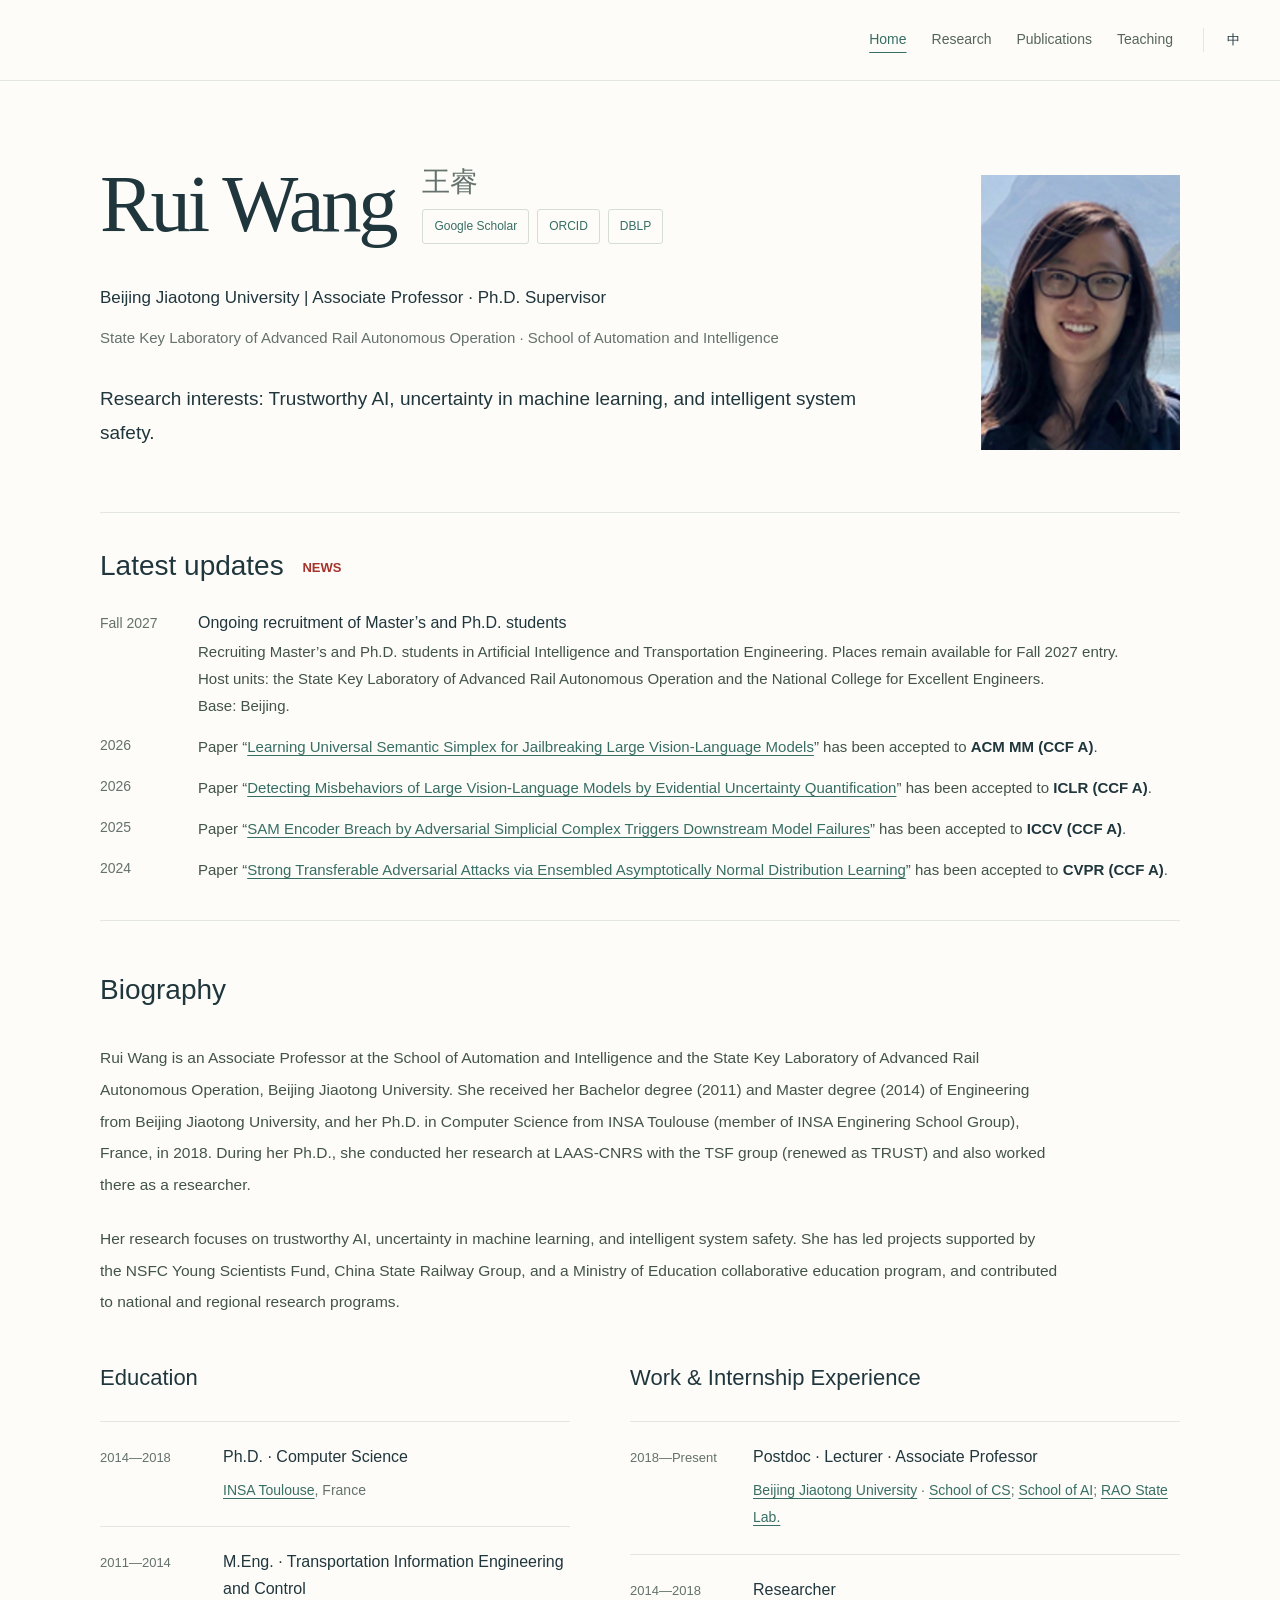
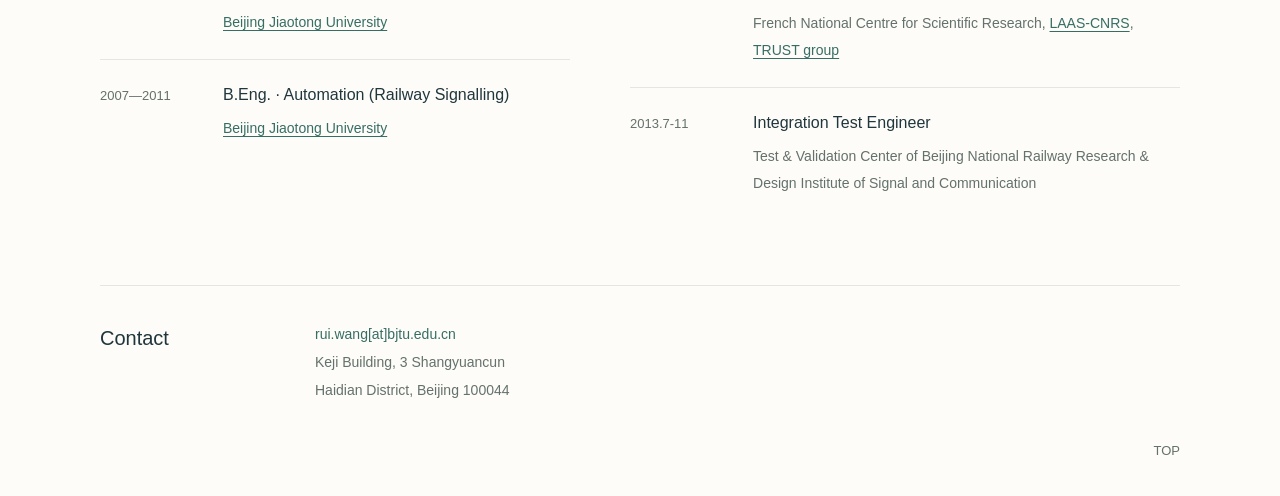
==== commit 010b2f08: "Update recruitment copy and align a smaller portrait" ====
--- a/en/index.html
+++ b/en/index.html
@@ -1,3 +1,3 @@
 <!doctype html>
 <html lang="en"><head><meta charset="utf-8"><meta name="viewport" content="width=device-width, initial-scale=1"><title>Rui Wang | Beijing Jiaotong University</title><meta name="description" content="Rui Wang, Associate Professor at Beijing Jiaotong University. Research in trustworthy AI, uncertainty quantification, adversarial robustness, and intelligent system safety."><meta name="theme-color" content="#fdfcf8"><link rel="icon" type="image/svg+xml" href="../assets/favicon.svg"><link rel="stylesheet" href="../styles.css"><link rel="canonical" href="https://rwang0309.github.io/en/"><link rel="alternate" hreflang="zh-CN" href="https://rwang0309.github.io/"><link rel="alternate" hreflang="en" href="https://rwang0309.github.io/en/"><link rel="alternate" hreflang="x-default" href="https://rwang0309.github.io/"><meta property="og:title" content="Rui Wang | Beijing Jiaotong University"><meta property="og:description" content="Rui Wang, Associate Professor at Beijing Jiaotong University. Research in trustworthy AI, uncertainty quantification, adversarial robustness, and intelligent system safety."><meta property="og:type" content="profile"><meta property="og:url" content="https://rwang0309.github.io/en/"><meta property="og:image" content="https://rwang0309.github.io/assets/portrait.png"><meta property="og:locale" content="en_US"><script type="application/ld+json">{"@context":"https://schema.org","@type":"Person","name":"Rui Wang","alternateName":"王睿","jobTitle":"Associate Professor","url":"https://rwang0309.github.io","email":"mailto:rui.wang@bjtu.edu.cn","image":"https://rwang0309.github.io/assets/portrait.png","affiliation":{"@type":"CollegeOrUniversity","name":"Beijing Jiaotong University"},"sameAs":["https://scholar.google.com/citations?user=rSBGefoAAAAJ&hl=en","https://orcid.org/0000-0002-7121-9574","https://dblp.org/pid/06/2293-42.html"]}</script><script src="../app.js" defer></script></head>
-<body data-page="home" id="top"><a class="skip-link" href="#main">Skip to content</a><header class="site-header"><div class="header-inner container"><button class="menu-toggle" type="button" aria-expanded="false" aria-controls="main-nav" aria-label="Open navigation"><span></span><span></span></button><nav class="main-nav" id="main-nav" aria-label="Main navigation"><a href="index.html" aria-current="page">Home</a><a href="research.html">Research</a><a href="publications.html">Publications</a><a href="teaching.html">Teaching</a></nav><a class="language-switch" href="../index.html" lang="zh-CN" hreflang="zh-CN" aria-label="切换到中文">中</a></div></header><main class="container page-main" id="main"><section class="hero"><div class="hero-copy"><div class="hero-identity"><h1 class="hero-name">Rui Wang</h1><div class="alternate-identity"><p class="alternate-name" lang="zh-CN">王睿</p><div class="academic-links" aria-label="Academic profiles"><a class="academic-link" href="https://scholar.google.com/citations?user=rSBGefoAAAAJ&amp;hl=en" target="_blank" rel="noopener noreferrer">Google Scholar</a><a class="academic-link" href="https://orcid.org/0000-0002-7121-9574" target="_blank" rel="noopener noreferrer">ORCID</a><a class="academic-link" href="https://dblp.org/pid/06/2293-42.html" target="_blank" rel="noopener noreferrer">DBLP</a></div></div></div><p class="hero-role">Beijing Jiaotong University | Associate Professor · Ph.D. Supervisor</p><p class="hero-affiliation">State Key Laboratory of Advanced Rail Autonomous Operation · School of Automation and Intelligence</p><p class="hero-focus">Research interests: Trustworthy AI, uncertainty in machine learning, and intelligent system safety.</p></div><div class="hero-portrait"><div class="portrait-wrap"><img src="../assets/portrait.png" width="196" height="270" alt="Portrait of Rui Wang" fetchpriority="high"></div></div></section><section class="home-news" id="news" aria-labelledby="news-heading"><h2 class="home-section-title" id="news-heading">Latest updates <span class="news-badge" aria-hidden="true">NEWS</span></h2><ol class="news-list"><li class="news-item news-pinned"><span class="news-date">Fall 2027</span><div class="news-body"><h3 class="news-title">Master’s and Ph.D. opportunities</h3><p class="news-copy">I am recruiting Master’s and Ph.D. students in Artificial Intelligence and Transportation Engineering, with places still available for Fall 2027 entry. Recruiting units are the State Key Laboratory of Advanced Rail Autonomous Operation and the National College for Excellent Engineers. Base: Beijing.</p><a class="news-contact" href="mailto:rui.wang@bjtu.edu.cn">Email about graduate opportunities</a></div></li><li class="news-item"><span class="news-date">2026</span><div class="news-body"><p class="news-copy">Our group’s paper “<a class="news-paper" href="https://scholar.google.com/scholar?q=Learning%20Universal%20Semantic%20Simplex%20for%20Jailbreaking%20Large%20Vision-Language%20Models" target="_blank" rel="noopener noreferrer">Learning Universal Semantic Simplex for Jailbreaking Large Vision-Language Models</a>” has been accepted to <strong>ACM MM (CCF A)</strong>.</p></div></li><li class="news-item"><span class="news-date">2026</span><div class="news-body"><p class="news-copy">Our group’s paper “<a class="news-paper" href="https://arxiv.org/abs/2602.05535" target="_blank" rel="noopener noreferrer">Detecting Misbehaviors of Large Vision-Language Models by Evidential Uncertainty Quantification</a>” has been accepted to <strong>ICLR (CCF A)</strong>.</p></div></li><li class="news-item"><span class="news-date">2025</span><div class="news-body"><p class="news-copy">Our group’s paper “<a class="news-paper" href="https://arxiv.org/abs/2508.06127" target="_blank" rel="noopener noreferrer">SAM Encoder Breach by Adversarial Simplicial Complex Triggers Downstream Model Failures</a>” has been accepted to <strong>ICCV (CCF A)</strong>.</p></div></li><li class="news-item"><span class="news-date">2024</span><div class="news-body"><p class="news-copy">Our group’s paper “<a class="news-paper" href="https://arxiv.org/abs/2209.11964" target="_blank" rel="noopener noreferrer">Strong Transferable Adversarial Attacks via Ensembled Asymptotically Normal Distribution Learning</a>” has been accepted to <strong>CVPR (CCF A)</strong>.</p></div></li></ol></section><section class="home-biography" id="biography"><h2 class="home-section-title">Biography</h2><div class="bio-copy"><p>Rui Wang is an Associate Professor at the School of Automation and Intelligence and the State Key Laboratory of Advanced Rail Autonomous Operation, Beijing Jiaotong University. She received her Bachelor degree (2011) and Master degree (2014) of Engineering from Beijing Jiaotong University, and her Ph.D. in Computer Science from INSA Toulouse (member of INSA Enginering School Group), France, in 2018. During her Ph.D., she conducted her research at LAAS-CNRS with the TSF group (renewed as TRUST) and also worked there as a researcher.</p><p>Her research focuses on trustworthy AI, uncertainty in machine learning, and intelligent system safety. She has led projects supported by the NSFC Young Scientists Fund, China State Railway Group, and a Ministry of Education collaborative education program, and contributed to national and regional research programs.</p></div><div class="timeline-grid"><section class="timeline-column"><h2>Education</h2><div class="timeline-item"><span class="timeline-date">2014—2018</span><div class="timeline-detail"><h3>Ph.D. · Computer Science</h3><p><a href="https://www.insa-toulouse.fr/en/" target="_blank" rel="noopener noreferrer">INSA Toulouse</a>, France</p></div></div><div class="timeline-item"><span class="timeline-date">2011—2014</span><div class="timeline-detail"><h3>M.Eng. · Transportation Information Engineering and Control</h3><p><a href="https://en.bjtu.edu.cn/" target="_blank" rel="noopener noreferrer">Beijing Jiaotong University</a></p></div></div><div class="timeline-item"><span class="timeline-date">2007—2011</span><div class="timeline-detail"><h3>B.Eng. · Automation (Railway Signalling)</h3><p><a href="https://en.bjtu.edu.cn/" target="_blank" rel="noopener noreferrer">Beijing Jiaotong University</a></p></div></div></section><section class="timeline-column"><h2>Work & Internship Experience</h2><div class="timeline-item"><span class="timeline-date">2018—Present</span><div class="timeline-detail"><h3>Postdoc · Lecturer · Associate Professor</h3><p><a href="https://en.bjtu.edu.cn/" target="_blank" rel="noopener noreferrer">Beijing Jiaotong University</a> · <a href="https://cs.bjtu.edu.cn/" target="_blank" rel="noopener noreferrer">School of CS</a>; <a href="https://ai.bjtu.edu.cn/" target="_blank" rel="noopener noreferrer">School of AI</a>; <a href="https://raolab.bjtu.edu.cn/" target="_blank" rel="noopener noreferrer">RAO State Lab.</a></p></div></div><div class="timeline-item"><span class="timeline-date">2014—2018</span><div class="timeline-detail"><h3>Researcher</h3><p> French National Centre for Scientific Research, <a href="https://www.laas.fr/en/" target="_blank" rel="noopener noreferrer">LAAS-CNRS</a>, <a href="https://www.laas.fr/en/teams/trust/" target="_blank" rel="noopener noreferrer">TRUST group</a></p></div></div><div class="timeline-item"><span class="timeline-date">2013.7-11</span><div class="timeline-detail"><h3>Integration Test Engineer</h3><p> Test &amp; Validation Center of Beijing National Railway Research &amp; Design Institute of Signal and Communication</p></div></div></section></div></section></main><footer class="site-footer"><div class="container contact-footer" id="contact"><h2>Contact</h2><address><a href="mailto:rui.wang@bjtu.edu.cn">rui.wang[at]bjtu.edu.cn</a><br>Keji Building, 3 Shangyuancun<br>Haidian District, Beijing 100044</address></div><div class="container footer-inner"><a class="back-to-top" href="#top">TOP</a></div></footer></body></html>+<body data-page="home" id="top"><a class="skip-link" href="#main">Skip to content</a><header class="site-header"><div class="header-inner container"><button class="menu-toggle" type="button" aria-expanded="false" aria-controls="main-nav" aria-label="Open navigation"><span></span><span></span></button><nav class="main-nav" id="main-nav" aria-label="Main navigation"><a href="index.html" aria-current="page">Home</a><a href="research.html">Research</a><a href="publications.html">Publications</a><a href="teaching.html">Teaching</a></nav><a class="language-switch" href="../index.html" lang="zh-CN" hreflang="zh-CN" aria-label="切换到中文">中</a></div></header><main class="container page-main" id="main"><section class="hero"><div class="hero-copy"><div class="hero-identity"><h1 class="hero-name">Rui Wang</h1><div class="alternate-identity"><p class="alternate-name" lang="zh-CN">王睿</p><div class="academic-links" aria-label="Academic profiles"><a class="academic-link" href="https://scholar.google.com/citations?user=rSBGefoAAAAJ&amp;hl=en" target="_blank" rel="noopener noreferrer">Google Scholar</a><a class="academic-link" href="https://orcid.org/0000-0002-7121-9574" target="_blank" rel="noopener noreferrer">ORCID</a><a class="academic-link" href="https://dblp.org/pid/06/2293-42.html" target="_blank" rel="noopener noreferrer">DBLP</a></div></div></div><p class="hero-role">Beijing Jiaotong University | Associate Professor · Ph.D. Supervisor</p><p class="hero-affiliation">State Key Laboratory of Advanced Rail Autonomous Operation · School of Automation and Intelligence</p><p class="hero-focus">Research interests: Trustworthy AI, uncertainty in machine learning, and intelligent system safety.</p></div><div class="hero-portrait"><div class="portrait-wrap"><img src="../assets/portrait.png" width="196" height="270" alt="Portrait of Rui Wang" fetchpriority="high"></div></div></section><section class="home-news" id="news" aria-labelledby="news-heading"><h2 class="home-section-title" id="news-heading">Latest updates <span class="news-badge" aria-hidden="true">NEWS</span></h2><ol class="news-list"><li class="news-item news-pinned"><span class="news-date">Fall 2027</span><div class="news-body"><h3 class="news-title">Ongoing recruitment of Master’s and Ph.D. students</h3><p class="news-copy">Recruiting Master’s and Ph.D. students in Artificial Intelligence and Transportation Engineering. Places remain available for Fall 2027 entry.<br>Host units: the State Key Laboratory of Advanced Rail Autonomous Operation and the National College for Excellent Engineers.<br>Base: Beijing.</p></div></li><li class="news-item"><span class="news-date">2026</span><div class="news-body"><p class="news-copy">Paper “<a class="news-paper" href="https://scholar.google.com/scholar?q=Learning%20Universal%20Semantic%20Simplex%20for%20Jailbreaking%20Large%20Vision-Language%20Models" target="_blank" rel="noopener noreferrer">Learning Universal Semantic Simplex for Jailbreaking Large Vision-Language Models</a>” has been accepted to <strong>ACM MM (CCF A)</strong>.</p></div></li><li class="news-item"><span class="news-date">2026</span><div class="news-body"><p class="news-copy">Paper “<a class="news-paper" href="https://arxiv.org/abs/2602.05535" target="_blank" rel="noopener noreferrer">Detecting Misbehaviors of Large Vision-Language Models by Evidential Uncertainty Quantification</a>” has been accepted to <strong>ICLR (CCF A)</strong>.</p></div></li><li class="news-item"><span class="news-date">2025</span><div class="news-body"><p class="news-copy">Paper “<a class="news-paper" href="https://arxiv.org/abs/2508.06127" target="_blank" rel="noopener noreferrer">SAM Encoder Breach by Adversarial Simplicial Complex Triggers Downstream Model Failures</a>” has been accepted to <strong>ICCV (CCF A)</strong>.</p></div></li><li class="news-item"><span class="news-date">2024</span><div class="news-body"><p class="news-copy">Paper “<a class="news-paper" href="https://arxiv.org/abs/2209.11964" target="_blank" rel="noopener noreferrer">Strong Transferable Adversarial Attacks via Ensembled Asymptotically Normal Distribution Learning</a>” has been accepted to <strong>CVPR (CCF A)</strong>.</p></div></li></ol></section><section class="home-biography" id="biography"><h2 class="home-section-title">Biography</h2><div class="bio-copy"><p>Rui Wang is an Associate Professor at the School of Automation and Intelligence and the State Key Laboratory of Advanced Rail Autonomous Operation, Beijing Jiaotong University. She received her Bachelor degree (2011) and Master degree (2014) of Engineering from Beijing Jiaotong University, and her Ph.D. in Computer Science from INSA Toulouse (member of INSA Enginering School Group), France, in 2018. During her Ph.D., she conducted her research at LAAS-CNRS with the TSF group (renewed as TRUST) and also worked there as a researcher.</p><p>Her research focuses on trustworthy AI, uncertainty in machine learning, and intelligent system safety. She has led projects supported by the NSFC Young Scientists Fund, China State Railway Group, and a Ministry of Education collaborative education program, and contributed to national and regional research programs.</p></div><div class="timeline-grid"><section class="timeline-column"><h2>Education</h2><div class="timeline-item"><span class="timeline-date">2014—2018</span><div class="timeline-detail"><h3>Ph.D. · Computer Science</h3><p><a href="https://www.insa-toulouse.fr/en/" target="_blank" rel="noopener noreferrer">INSA Toulouse</a>, France</p></div></div><div class="timeline-item"><span class="timeline-date">2011—2014</span><div class="timeline-detail"><h3>M.Eng. · Transportation Information Engineering and Control</h3><p><a href="https://en.bjtu.edu.cn/" target="_blank" rel="noopener noreferrer">Beijing Jiaotong University</a></p></div></div><div class="timeline-item"><span class="timeline-date">2007—2011</span><div class="timeline-detail"><h3>B.Eng. · Automation (Railway Signalling)</h3><p><a href="https://en.bjtu.edu.cn/" target="_blank" rel="noopener noreferrer">Beijing Jiaotong University</a></p></div></div></section><section class="timeline-column"><h2>Work & Internship Experience</h2><div class="timeline-item"><span class="timeline-date">2018—Present</span><div class="timeline-detail"><h3>Postdoc · Lecturer · Associate Professor</h3><p><a href="https://en.bjtu.edu.cn/" target="_blank" rel="noopener noreferrer">Beijing Jiaotong University</a> · <a href="https://cs.bjtu.edu.cn/" target="_blank" rel="noopener noreferrer">School of CS</a>; <a href="https://ai.bjtu.edu.cn/" target="_blank" rel="noopener noreferrer">School of AI</a>; <a href="https://raolab.bjtu.edu.cn/" target="_blank" rel="noopener noreferrer">RAO State Lab.</a></p></div></div><div class="timeline-item"><span class="timeline-date">2014—2018</span><div class="timeline-detail"><h3>Researcher</h3><p> French National Centre for Scientific Research, <a href="https://www.laas.fr/en/" target="_blank" rel="noopener noreferrer">LAAS-CNRS</a>, <a href="https://www.laas.fr/en/teams/trust/" target="_blank" rel="noopener noreferrer">TRUST group</a></p></div></div><div class="timeline-item"><span class="timeline-date">2013.7-11</span><div class="timeline-detail"><h3>Integration Test Engineer</h3><p> Test &amp; Validation Center of Beijing National Railway Research &amp; Design Institute of Signal and Communication</p></div></div></section></div></section></main><footer class="site-footer"><div class="container contact-footer" id="contact"><h2>Contact</h2><address><a href="mailto:rui.wang@bjtu.edu.cn">rui.wang[at]bjtu.edu.cn</a><br>Keji Building, 3 Shangyuancun<br>Haidian District, Beijing 100044</address></div><div class="container footer-inner"><a class="back-to-top" href="#top">TOP</a></div></footer></body></html>
--- a/styles.css
+++ b/styles.css
@@ -35,21 +35,21 @@
 .page-title { margin-bottom: 37px; font-size: 32px; line-height: 1.4; }
 html[lang="en"] .page-title { font-family: Georgia, "Times New Roman", serif; font-size: 37px; }
 body[data-page="home"] .page-main { display: flex; flex-direction: column; justify-content: center; padding-block: 55px 35px; }
-.hero { display: grid; grid-template-columns: minmax(0, 1fr) 235px; align-items: center; gap: 85px; padding-block: 40px 65px; }
+.hero { display: grid; grid-template-columns: minmax(0, 1fr) 200px; align-items: end; gap: 85px; padding-block: 40px 65px; }
 .hero-name { margin-bottom: 30px; font-size: clamp(60px, 6.3vw, 82px); font-weight: 500; line-height: 1.2; }
 html[lang="en"] .hero-name { font-family: Georgia, "Times New Roman", serif; font-weight: 400; letter-spacing: -.04em; }
 .hero-name span { display: inline-block; margin-left: 21px; color: var(--muted); font: 400 .38em Georgia, serif; letter-spacing: 0; }
 html[lang="en"] .hero-name span { font-family: var(--font); }
 .hero-role { margin-bottom: 11px; font-size: 17px; font-weight: 500; }
 .hero-affiliation { margin-bottom: 29px; color: var(--muted); font-size: 15px; line-height: 1.9; }
-.hero-focus { margin-bottom: 12px; font-size: 21px; line-height: 1.8; }
+.hero-focus { margin-bottom: 0; font-size: 21px; line-height: 1.8; }
 .hero-focus-en { margin-bottom: 0; color: var(--muted); font: italic 17px/1.8 Georgia, serif; }
 .hero-actions { display: flex; align-items: center; gap: 20px; margin-top: 28px; }
 .button { display: inline-flex; align-items: center; justify-content: center; min-width: 85px; min-height: 43px; padding: 8px 21px; text-decoration: none; font-size: 14px; }
 .button-primary { background: var(--teal); color: white; border: 1px solid var(--teal); }
 .button-primary:hover { color: white; background: #28584e; }
 .button-text { border: 1px solid #cfdbd1; }
-.hero-portrait { width: 235px; justify-self: end; }
+.hero-portrait { width: 200px; align-self: end; justify-self: end; }
 .portrait-wrap img { width: 100%; aspect-ratio: 196 / 270; object-fit: cover; }
 .home-contact { display: flex; flex-wrap: wrap; gap: 18px 32px; padding-top: 23px; border-top: 1px solid var(--line); }
 .home-contact a { font-size: 14px; text-decoration: none; }
@@ -117,8 +117,8 @@
  .header-inner { width: calc(100% - 56px); gap: 22px; }
  .main-nav { gap: 18px; }
  .main-nav a { font-size: 13px; }
- .hero { grid-template-columns: minmax(0,1fr) 215px; gap: 50px; }
- .hero-portrait { width: 215px; }
+ .hero { grid-template-columns: minmax(0,1fr) 185px; gap: 50px; }
+ .hero-portrait { width: 185px; }
  .timeline-grid { gap: 36px; }
 }
 @media (max-width: 1000px) {
@@ -147,7 +147,7 @@
  .hero-focus { font-size: 19px; }
  .hero-focus-en { font-size: 16px; }
  .hero-actions { margin-top: 24px; }
- .hero-portrait { width: 155px; justify-self: start; }
+ .hero-portrait { width: 135px; justify-self: start; }
  .home-contact { gap: 12px 24px; }
  .home-contact a { font-size: 14px; }
  .bio-copy p { font-size: 15px; line-height: 2; }
@@ -215,7 +215,6 @@
 .news-title { margin-bottom: 3px; font-size: 16px; line-height: 1.5; }
 .news-copy { margin-bottom: 0; color: #42534b; font-size: 15px; line-height: 1.8; overflow-wrap: anywhere; }
 .news-copy strong { color: var(--ink); font-weight: 600; }
-.news-contact { display: inline-block; margin-top: 3px; font-size: 14px; }
 .home-biography { padding-top: 44px; border-top: 1px solid var(--line); }
 .home-section-title { margin-bottom: 27px; font-size: 28px; }
 .home-biography .timeline-grid { margin-top: 40px; }
